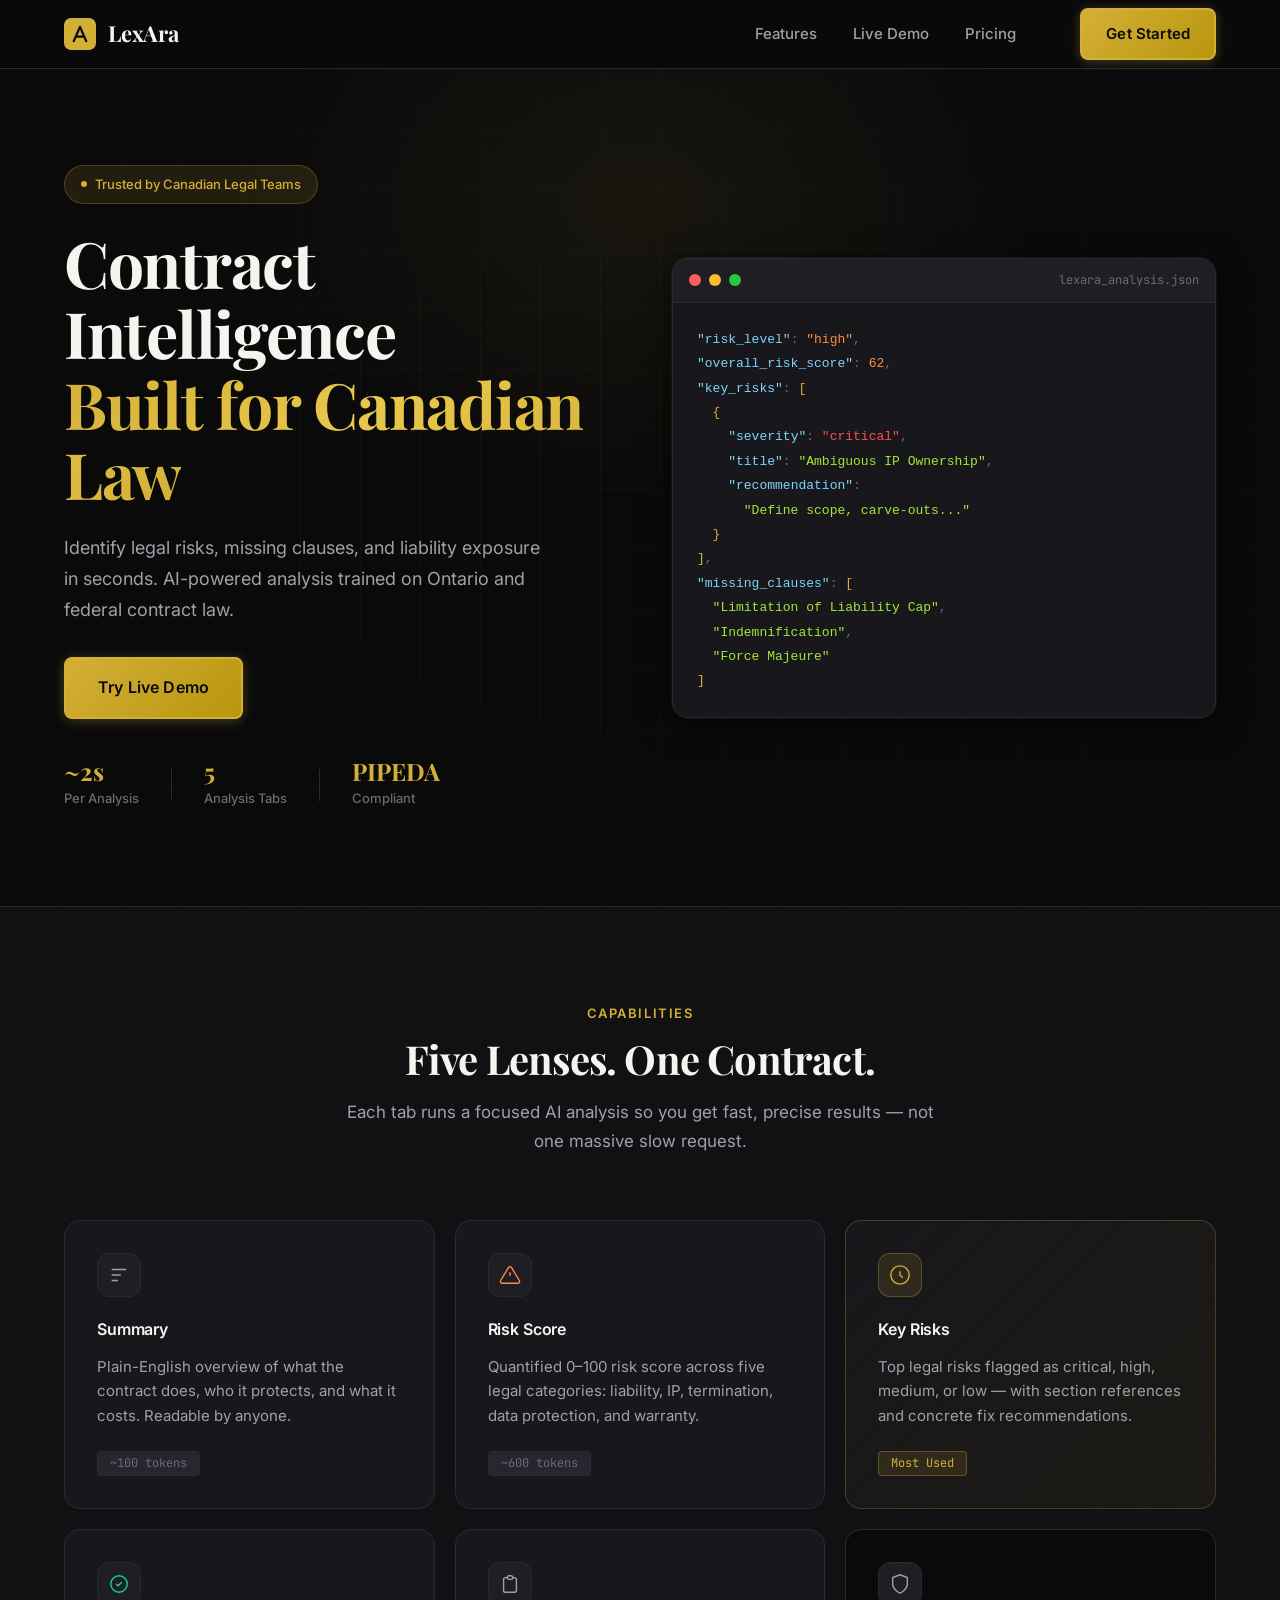
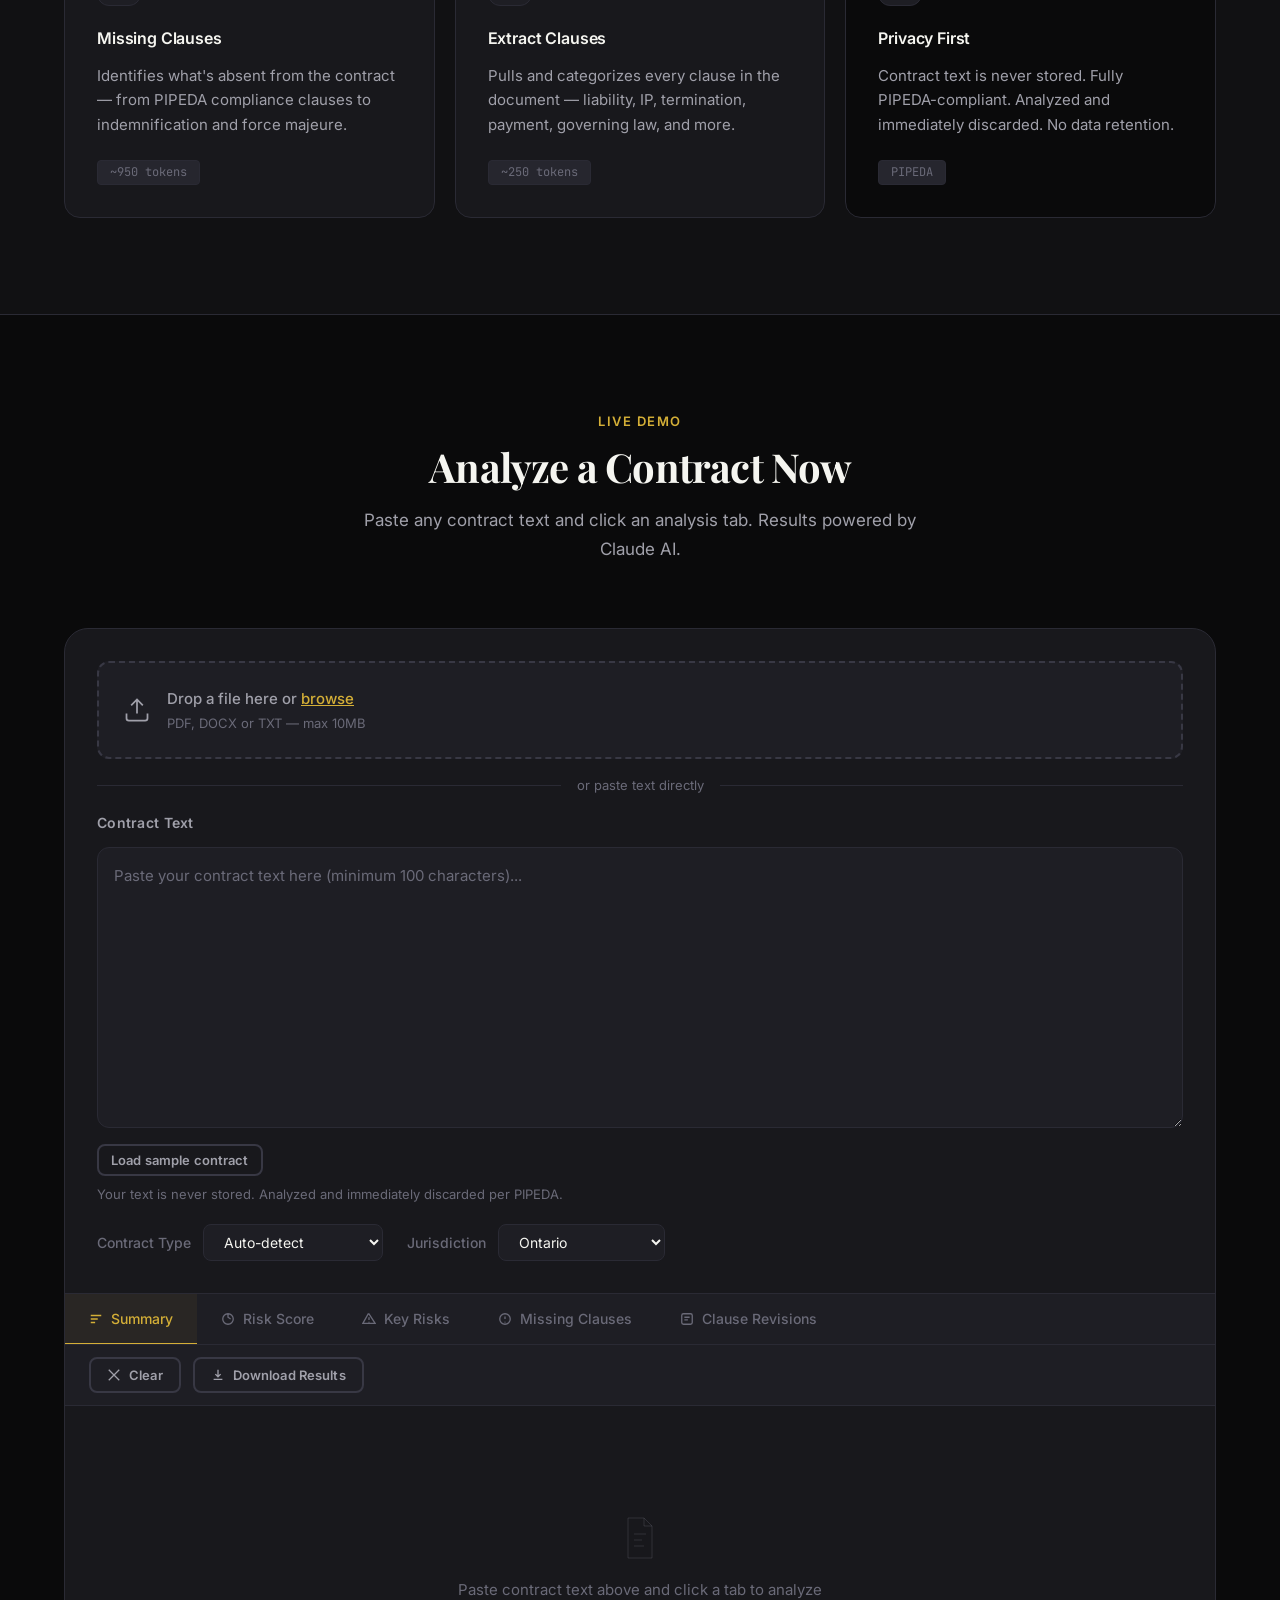
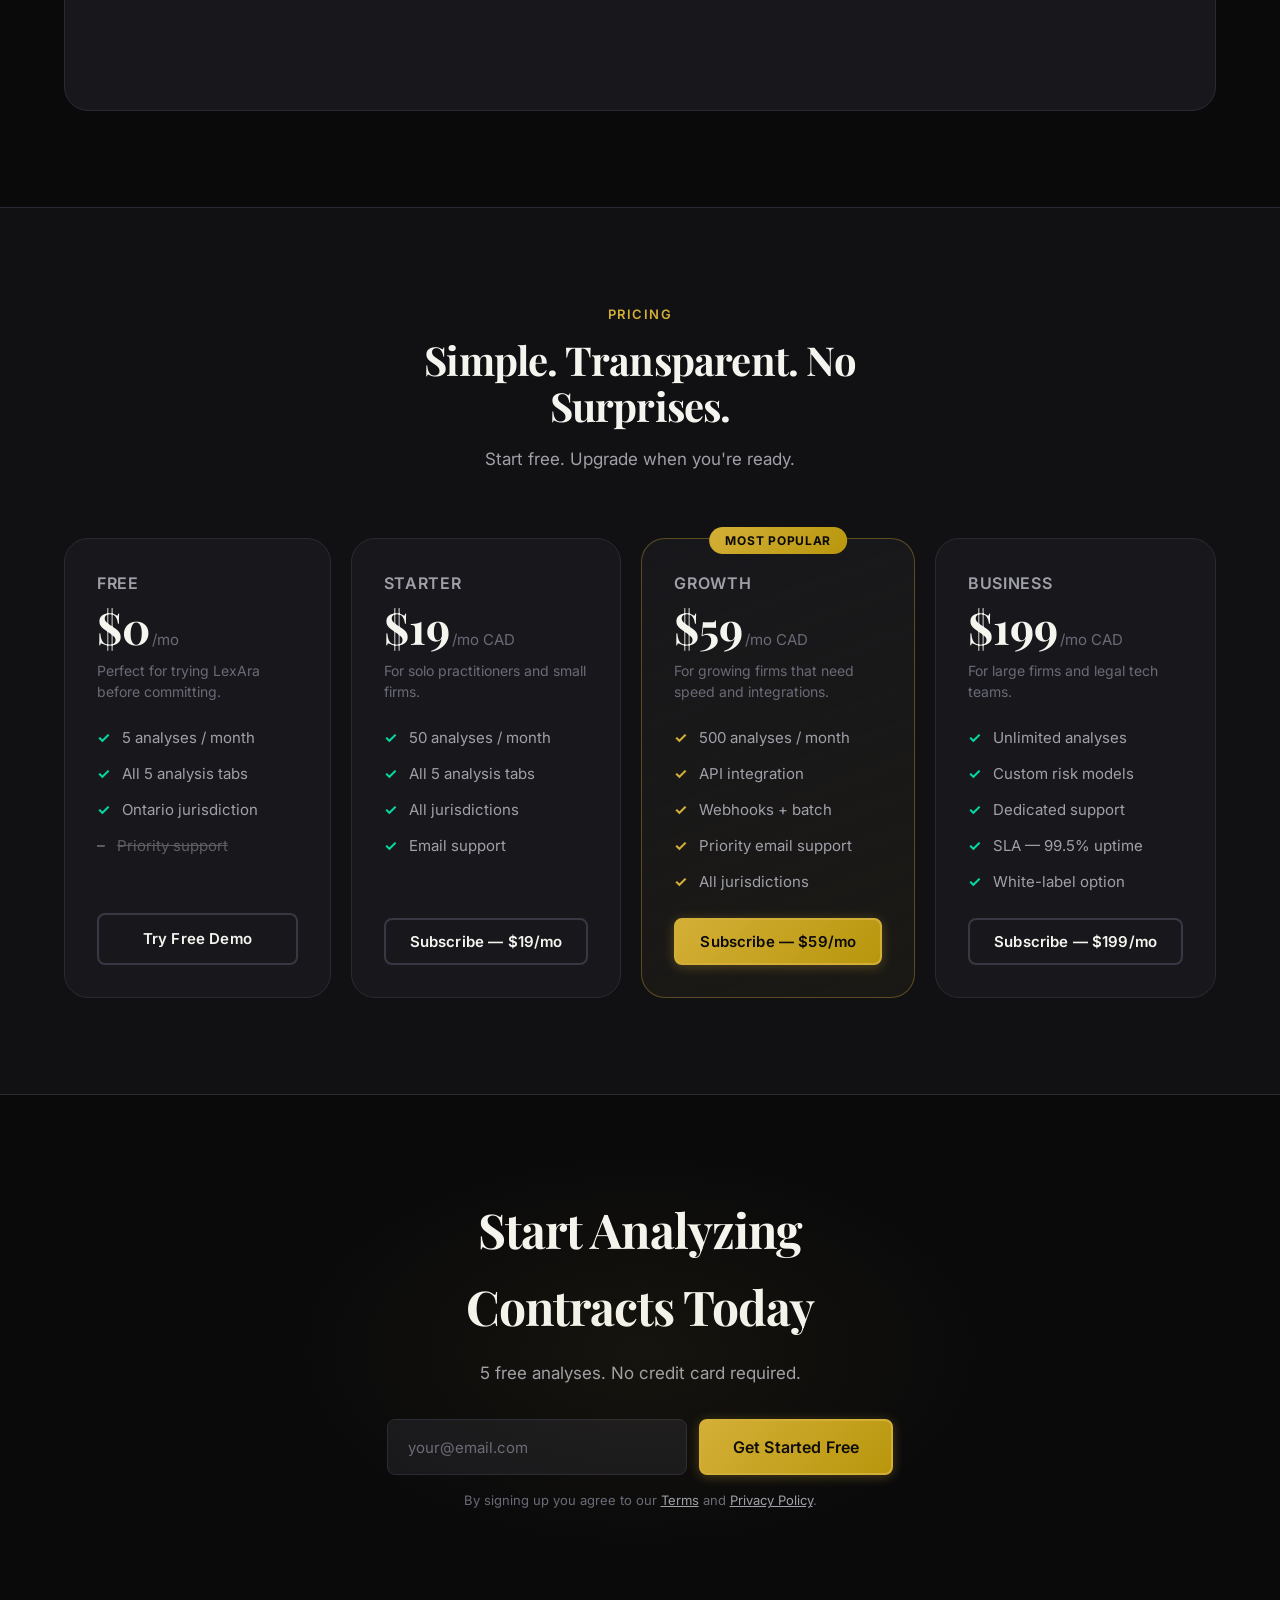
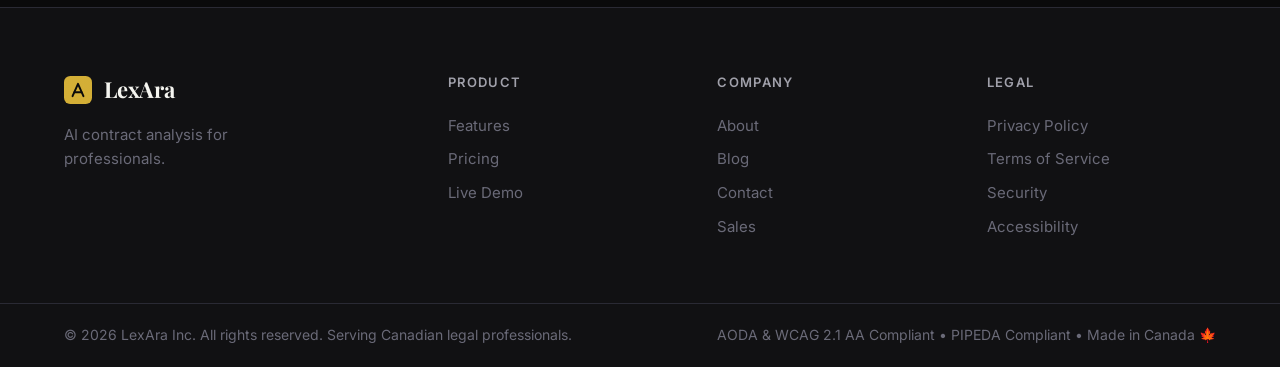
==== website/index.html @ b161bd03 "Remove API Docs links; clean up API access from Free/Starter; rename Growth feature to API integrati" ====
<!DOCTYPE html>
<html lang="en">
<head>
  <meta charset="UTF-8" />
  <meta name="viewport" content="width=device-width, initial-scale=1.0" />
  <meta name="description" content="LexAra — AI-powered contract analysis for Canadian legal professionals. Identify risks, missing clauses, and get actionable recommendations in seconds." />
  <meta name="theme-color" content="#0A0A0B" />
  <title>LexAra — AI Contract Analysis for Canadian Legal Professionals</title>

  <!-- AODA/WCAG: Skip to main content -->
  <a href="#main-content" class="skip-link">Skip to main content</a>

  <!-- Fonts: Inter (body) + Playfair Display (display) -->
  <link rel="preconnect" href="https://fonts.googleapis.com" />
  <link rel="preconnect" href="https://fonts.gstatic.com" crossorigin />
  <link href="https://fonts.googleapis.com/css2?family=Inter:wght@400;500;600;700&family=Playfair+Display:wght@600;700&family=JetBrains+Mono:wght@400;500&display=swap" rel="stylesheet" />
  <link rel="stylesheet" href="styles.css" />
</head>
<body>

  <!-- ── Navigation ────────────────────────────────────────────── -->
  <header class="nav" role="banner">
    <div class="nav-inner">
      <a href="/" class="brand" aria-label="LexAra home">
        <svg class="brand-icon" viewBox="0 0 36 36" fill="none" aria-hidden="true">
          <rect width="36" height="36" rx="8" fill="url(#gold-grad)"/>
          <path d="M11 26L18 10L25 26" stroke="#0A0A0B" stroke-width="2.5" stroke-linecap="round" stroke-linejoin="round"/>
          <path d="M13.5 21H22.5" stroke="#0A0A0B" stroke-width="2.5" stroke-linecap="round"/>
          <defs>
            <linearGradient id="gold-grad" x1="0" y1="0" x2="36" y2="36">
              <stop offset="0%" stop-color="#D4AF37"/>
              <stop offset="100%" stop-color="#B8960C"/>
            </linearGradient>
          </defs>
        </svg>
        <span class="brand-name">LexAra</span>
      </a>

      <button class="nav-toggle" aria-label="Toggle navigation menu" aria-expanded="false" aria-controls="nav-menu">
        <span></span><span></span><span></span>
      </button>

      <nav id="nav-menu" aria-label="Main navigation">
        <ul class="nav-links" role="list">
          <li><a href="#features" class="nav-link">Features</a></li>
          <li><a href="#demo" class="nav-link">Live Demo</a></li>
          <li><a href="#pricing" class="nav-link">Pricing</a></li>
        </ul>
      </nav>

      <a href="#cta" class="btn btn-gold nav-cta">Get Started</a>
    </div>
  </header>

  <main id="main-content">

    <!-- ── Hero ──────────────────────────────────────────────────── -->
    <section class="hero" aria-labelledby="hero-title">
      <div class="hero-bg" aria-hidden="true">
        <div class="hero-grid"></div>
        <div class="hero-glow"></div>
      </div>
      <div class="container hero-inner">
        <div class="hero-content">
          <div class="hero-badge" role="note">
            <span class="badge-dot" aria-hidden="true"></span>
            Trusted by Canadian Legal Teams
          </div>
          <h1 id="hero-title" class="hero-title">
            Contract Intelligence<br/>
            <span class="gradient-text">Built for Canadian Law</span>
          </h1>
          <p class="hero-subtitle">
            Identify legal risks, missing clauses, and liability exposure in seconds.
            AI-powered analysis trained on Ontario and federal contract law.
          </p>
          <div class="hero-actions">
            <a href="#demo" class="btn btn-gold btn-lg">Try Live Demo</a>
          </div>
          <div class="hero-stats" role="list" aria-label="Key statistics">
            <div class="stat" role="listitem">
              <span class="stat-value">~2s</span>
              <span class="stat-label">Per Analysis</span>
            </div>
            <div class="stat-divider" aria-hidden="true"></div>
            <div class="stat" role="listitem">
              <span class="stat-value">5</span>
              <span class="stat-label">Analysis Tabs</span>
            </div>
            <div class="stat-divider" aria-hidden="true"></div>
            <div class="stat" role="listitem">
              <span class="stat-value">PIPEDA</span>
              <span class="stat-label">Compliant</span>
            </div>
          </div>
        </div>
        <div class="hero-visual" aria-hidden="true">
          <div class="terminal">
            <div class="terminal-bar">
              <span class="dot dot-red"></span>
              <span class="dot dot-yellow"></span>
              <span class="dot dot-green"></span>
              <span class="terminal-title">lexara_analysis.json</span>
            </div>
            <pre class="terminal-body"><code><span class="t-key">"risk_level"</span><span class="t-colon">:</span> <span class="t-warn">"high"</span><span class="t-comma">,</span>
<span class="t-key">"overall_risk_score"</span><span class="t-colon">:</span> <span class="t-num">62</span><span class="t-comma">,</span>
<span class="t-key">"key_risks"</span><span class="t-colon">:</span> <span class="t-bracket">[</span>
  <span class="t-brace">{</span>
    <span class="t-key">"severity"</span><span class="t-colon">:</span> <span class="t-crit">"critical"</span><span class="t-comma">,</span>
    <span class="t-key">"title"</span><span class="t-colon">:</span> <span class="t-str">"Ambiguous IP Ownership"</span><span class="t-comma">,</span>
    <span class="t-key">"recommendation"</span><span class="t-colon">:</span>
      <span class="t-str">"Define scope, carve-outs..."</span>
  <span class="t-brace">}</span>
<span class="t-bracket">]</span><span class="t-comma">,</span>
<span class="t-key">"missing_clauses"</span><span class="t-colon">:</span> <span class="t-bracket">[</span>
  <span class="t-str">"Limitation of Liability Cap"</span><span class="t-comma">,</span>
  <span class="t-str">"Indemnification"</span><span class="t-comma">,</span>
  <span class="t-str">"Force Majeure"</span>
<span class="t-bracket">]</span></code></pre>
          </div>
        </div>
      </div>
    </section>

    <!-- ── Features ──────────────────────────────────────────────── -->
    <section id="features" class="features" aria-labelledby="features-title">
      <div class="container">
        <div class="section-header">
          <p class="section-eyebrow">Capabilities</p>
          <h2 id="features-title" class="section-title">Five Lenses. One Contract.</h2>
          <p class="section-subtitle">Each tab runs a focused AI analysis so you get fast, precise results — not one massive slow request.</p>
        </div>

        <div class="features-grid" role="list">
          <article class="feature-card" role="listitem">
            <div class="feature-icon" aria-hidden="true">
              <svg viewBox="0 0 24 24" fill="none" stroke="currentColor" stroke-width="1.5">
                <path d="M4 6h16M4 12h10M4 18h7"/>
              </svg>
            </div>
            <h3 class="feature-title">Summary</h3>
            <p class="feature-desc">Plain-English overview of what the contract does, who it protects, and what it costs. Readable by anyone.</p>
            <span class="feature-tag">~100 tokens</span>
          </article>

          <article class="feature-card" role="listitem">
            <div class="feature-icon feature-icon--warn" aria-hidden="true">
              <svg viewBox="0 0 24 24" fill="none" stroke="currentColor" stroke-width="1.5">
                <path d="M12 9v4M12 17h.01M10.29 3.86L1.82 18a2 2 0 001.71 3h16.94a2 2 0 001.71-3L13.71 3.86a2 2 0 00-3.42 0z"/>
              </svg>
            </div>
            <h3 class="feature-title">Risk Score</h3>
            <p class="feature-desc">Quantified 0–100 risk score across five legal categories: liability, IP, termination, data protection, and warranty.</p>
            <span class="feature-tag">~600 tokens</span>
          </article>

          <article class="feature-card feature-card--gold" role="listitem">
            <div class="feature-icon feature-icon--gold" aria-hidden="true">
              <svg viewBox="0 0 24 24" fill="none" stroke="currentColor" stroke-width="1.5">
                <circle cx="12" cy="12" r="10"/><path d="M12 8v4l3 3"/>
              </svg>
            </div>
            <h3 class="feature-title">Key Risks</h3>
            <p class="feature-desc">Top legal risks flagged as critical, high, medium, or low — with section references and concrete fix recommendations.</p>
            <span class="feature-tag feature-tag--gold">Most Used</span>
          </article>

          <article class="feature-card" role="listitem">
            <div class="feature-icon feature-icon--green" aria-hidden="true">
              <svg viewBox="0 0 24 24" fill="none" stroke="currentColor" stroke-width="1.5">
                <path d="M9 12l2 2 4-4M21 12a9 9 0 11-18 0 9 9 0 0118 0z"/>
              </svg>
            </div>
            <h3 class="feature-title">Missing Clauses</h3>
            <p class="feature-desc">Identifies what's absent from the contract — from PIPEDA compliance clauses to indemnification and force majeure.</p>
            <span class="feature-tag">~950 tokens</span>
          </article>

          <article class="feature-card" role="listitem">
            <div class="feature-icon" aria-hidden="true">
              <svg viewBox="0 0 24 24" fill="none" stroke="currentColor" stroke-width="1.5">
                <path d="M9 5H7a2 2 0 00-2 2v12a2 2 0 002 2h10a2 2 0 002-2V7a2 2 0 00-2-2h-2M9 5a2 2 0 002 2h2a2 2 0 002-2M9 5a2 2 0 012-2h2a2 2 0 012 2"/>
              </svg>
            </div>
            <h3 class="feature-title">Extract Clauses</h3>
            <p class="feature-desc">Pulls and categorizes every clause in the document — liability, IP, termination, payment, governing law, and more.</p>
            <span class="feature-tag">~250 tokens</span>
          </article>

          <article class="feature-card feature-card--dark" role="listitem">
            <div class="feature-icon" aria-hidden="true">
              <svg viewBox="0 0 24 24" fill="none" stroke="currentColor" stroke-width="1.5">
                <path d="M12 22s8-4 8-10V5l-8-3-8 3v7c0 6 8 10 8 10z"/>
              </svg>
            </div>
            <h3 class="feature-title">Privacy First</h3>
            <p class="feature-desc">Contract text is never stored. Fully PIPEDA-compliant. Analyzed and immediately discarded. No data retention.</p>
            <span class="feature-tag">PIPEDA</span>
          </article>
        </div>
      </div>
    </section>

    <!-- ── Live Demo ─────────────────────────────────────────────── -->
    <section id="demo" class="demo" aria-labelledby="demo-title">
      <div class="container">
        <div class="section-header">
          <p class="section-eyebrow">Live Demo</p>
          <h2 id="demo-title" class="section-title">Analyze a Contract Now</h2>
          <p class="section-subtitle">Paste any contract text and click an analysis tab. Results powered by Claude AI.</p>
        </div>

        <div class="demo-panel">
          <div class="demo-input-area">
            <!-- Upload zone -->
            <div class="upload-zone" id="upload-zone" role="button" tabindex="0" aria-label="Upload contract file — click or drag and drop">
              <svg viewBox="0 0 24 24" fill="none" stroke="currentColor" stroke-width="1.5" width="28" height="28" aria-hidden="true">
                <path d="M21 15v4a2 2 0 01-2 2H5a2 2 0 01-2-2v-4M17 8l-5-5-5 5M12 3v12"/>
              </svg>
              <div>
                <p class="upload-label">Drop a file here or <span class="upload-link">browse</span></p>
                <p class="upload-hint">PDF, DOCX or TXT — max 10MB</p>
              </div>
              <input type="file" id="file-input" accept=".pdf,.docx,.txt,application/pdf,application/vnd.openxmlformats-officedocument.wordprocessingml.document,text/plain" aria-label="Upload contract file" />
            </div>

            <div class="input-divider"><span>or paste text directly</span></div>

            <label for="contract-input" class="input-label">Contract Text</label>
            <textarea
              id="contract-input"
              class="contract-textarea"
              placeholder="Paste your contract text here (minimum 100 characters)..."
              aria-describedby="input-hint"
              rows="10"
            ></textarea>
            <p id="input-hint" class="input-hint">Your text is never stored. Analyzed and immediately discarded per PIPEDA.</p>

            <div class="demo-meta">
              <div class="meta-row">
                <label for="contract-type" class="meta-label">Contract Type</label>
                <select id="contract-type" class="meta-select" aria-label="Select contract type">
                  <option value="auto">Auto-detect</option>
                  <option value="service_agreement">Service Agreement</option>
                  <option value="nda">NDA</option>
                  <option value="employment">Employment</option>
                  <option value="lease">Lease</option>
                  <option value="other">Other</option>
                </select>
              </div>
              <div class="meta-row">
                <label for="jurisdiction" class="meta-label">Jurisdiction</label>
                <select id="jurisdiction" class="meta-select" aria-label="Select jurisdiction">
                  <option value="ON">Ontario</option>
                  <option value="BC">British Columbia</option>
                  <option value="AB">Alberta</option>
                  <option value="CA">Federal (Canada)</option>
                </select>
              </div>
            </div>
          </div>

          <!-- Analysis Tabs -->
          <div class="demo-tabs" role="tablist" aria-label="Analysis tabs">
            <button class="tab-btn tab-active" role="tab" aria-selected="true" aria-controls="tab-summary" id="btn-summary" data-tab="summary">
              <svg viewBox="0 0 16 16" fill="none" stroke="currentColor" stroke-width="1.5" aria-hidden="true" width="14" height="14">
                <path d="M2 4h12M2 8h8M2 12h5"/>
              </svg>
              Summary
            </button>
            <button class="tab-btn" role="tab" aria-selected="false" aria-controls="tab-risk-score" id="btn-risk-score" data-tab="risk-score">
              <svg viewBox="0 0 16 16" fill="none" stroke="currentColor" stroke-width="1.5" aria-hidden="true" width="14" height="14">
                <path d="M8 2v4l3 2M14 8A6 6 0 112 8a6 6 0 0112 0z"/>
              </svg>
              Risk Score
            </button>
            <button class="tab-btn" role="tab" aria-selected="false" aria-controls="tab-key-risks" id="btn-key-risks" data-tab="key-risks">
              <svg viewBox="0 0 16 16" fill="none" stroke="currentColor" stroke-width="1.5" aria-hidden="true" width="14" height="14">
                <path d="M8 6v3M8 11v1M7 2.27L1 13h14L8 2.27z"/>
              </svg>
              Key Risks
            </button>
            <button class="tab-btn" role="tab" aria-selected="false" aria-controls="tab-missing-clauses" id="btn-missing" data-tab="missing-clauses">
              <svg viewBox="0 0 16 16" fill="none" stroke="currentColor" stroke-width="1.5" aria-hidden="true" width="14" height="14">
                <circle cx="8" cy="8" r="6"/><path d="M8 5v3M8 11v1"/>
              </svg>
              Missing Clauses
            </button>
            <button class="tab-btn" role="tab" aria-selected="false" aria-controls="tab-extract-clauses" id="btn-extract" data-tab="extract-clauses">
              <svg viewBox="0 0 16 16" fill="none" stroke="currentColor" stroke-width="1.5" aria-hidden="true" width="14" height="14">
                <rect x="2" y="2" width="12" height="12" rx="2"/><path d="M5 6h6M5 9h4"/>
              </svg>
              Clause Revisions
            </button>
          </div>

          <!-- Results toolbar -->
          <div class="demo-toolbar">
            <button class="btn btn-ghost btn-sm" id="clear-btn" aria-label="Clear contract text and results">
              <svg viewBox="0 0 16 16" fill="none" stroke="currentColor" stroke-width="1.5" width="14" height="14" aria-hidden="true"><path d="M2 2l12 12M14 2L2 14"/></svg>
              Clear
            </button>
            <button class="btn btn-ghost btn-sm" id="download-btn" aria-label="Download analysis results as text file" disabled>
              <svg viewBox="0 0 16 16" fill="none" stroke="currentColor" stroke-width="1.5" width="14" height="14" aria-hidden="true"><path d="M8 2v8M5 7l3 3 3-3M3 13h10"/></svg>
              Download Results
            </button>
          </div>

          <!-- Results area -->
          <div class="demo-results">
            <div id="tab-summary"   role="tabpanel" aria-labelledby="btn-summary"     class="tab-panel tab-panel--active"></div>
            <div id="tab-risk-score" role="tabpanel" aria-labelledby="btn-risk-score"  class="tab-panel"></div>
            <div id="tab-key-risks"  role="tabpanel" aria-labelledby="btn-key-risks"   class="tab-panel"></div>
            <div id="tab-missing-clauses"  role="tabpanel" aria-labelledby="btn-missing"  class="tab-panel"></div>
            <div id="tab-extract-clauses" role="tabpanel" aria-labelledby="btn-extract" class="tab-panel"></div>

            <div class="demo-placeholder" id="demo-placeholder" aria-live="polite">
              <svg viewBox="0 0 48 48" fill="none" stroke="currentColor" stroke-width="1" aria-hidden="true" width="48" height="48">
                <path d="M12 4h16l8 8v32H12V4z" stroke-opacity="0.3"/>
                <path d="M28 4v8h8" stroke-opacity="0.3"/>
                <path d="M18 20h12M18 26h8M18 32h10" stroke-opacity="0.3"/>
              </svg>
              <p>Paste contract text above and click a tab to analyze</p>
            </div>
          </div>
        </div>
      </div>
    </section>

    <!-- ── Pricing ───────────────────────────────────────────────── -->
    <section id="pricing" class="pricing" aria-labelledby="pricing-title">
      <div class="container">
        <div class="section-header">
          <p class="section-eyebrow">Pricing</p>
          <h2 id="pricing-title" class="section-title">Simple. Transparent. No Surprises.</h2>
          <p class="section-subtitle">Start free. Upgrade when you're ready.</p>
        </div>

        <div class="pricing-grid" role="list">
          <!-- Free -->
          <article class="pricing-card" role="listitem">
            <div class="pricing-top">
              <h3 class="plan-name">Free</h3>
              <div class="plan-price"><span class="price-amt">$0</span><span class="price-per">/mo</span></div>
              <p class="plan-desc">Perfect for trying LexAra before committing.</p>
            </div>
            <ul class="plan-features" role="list">
              <li role="listitem"><span class="check" aria-hidden="true">✓</span> 5 analyses / month</li>
              <li role="listitem"><span class="check" aria-hidden="true">✓</span> All 5 analysis tabs</li>
              <li role="listitem"><span class="check" aria-hidden="true">✓</span> Ontario jurisdiction</li>
              <li class="plan-feat--off" role="listitem"><span aria-hidden="true">–</span> Priority support</li>
            </ul>
            <a href="#demo" class="btn btn-outline btn-full">Try Free Demo</a>
          </article>

          <!-- Starter -->
          <article class="pricing-card" role="listitem">
            <div class="pricing-top">
              <h3 class="plan-name">Starter</h3>
              <div class="plan-price"><span class="price-amt">$19</span><span class="price-per">/mo CAD</span></div>
              <p class="plan-desc">For solo practitioners and small firms.</p>
            </div>
            <ul class="plan-features" role="list">
              <li role="listitem"><span class="check" aria-hidden="true">✓</span> 50 analyses / month</li>
              <li role="listitem"><span class="check" aria-hidden="true">✓</span> All 5 analysis tabs</li>
              <li role="listitem"><span class="check" aria-hidden="true">✓</span> All jurisdictions</li>
              <li role="listitem"><span class="check" aria-hidden="true">✓</span> Email support</li>
            </ul>
            <button class="btn btn-outline btn-full checkout-btn" data-plan="starter">Subscribe — $19/mo</button>
          </article>

          <!-- Growth — Featured -->
          <article class="pricing-card pricing-card--featured" role="listitem" aria-label="Most popular plan: Growth">
            <div class="pricing-badge" aria-label="Most popular">Most Popular</div>
            <div class="pricing-top">
              <h3 class="plan-name">Growth</h3>
              <div class="plan-price"><span class="price-amt">$59</span><span class="price-per">/mo CAD</span></div>
              <p class="plan-desc">For growing firms that need speed and integrations.</p>
            </div>
            <ul class="plan-features" role="list">
              <li role="listitem"><span class="check check--gold" aria-hidden="true">✓</span> 500 analyses / month</li>
              <li role="listitem"><span class="check check--gold" aria-hidden="true">✓</span> API integration</li>
              <li role="listitem"><span class="check check--gold" aria-hidden="true">✓</span> Webhooks + batch</li>
              <li role="listitem"><span class="check check--gold" aria-hidden="true">✓</span> Priority email support</li>
              <li role="listitem"><span class="check check--gold" aria-hidden="true">✓</span> All jurisdictions</li>
            </ul>
            <button class="btn btn-gold btn-full checkout-btn" data-plan="growth">Subscribe — $59/mo</button>
          </article>

          <!-- Business -->
          <article class="pricing-card" role="listitem">
            <div class="pricing-top">
              <h3 class="plan-name">Business</h3>
              <div class="plan-price"><span class="price-amt">$199</span><span class="price-per">/mo CAD</span></div>
              <p class="plan-desc">For large firms and legal tech teams.</p>
            </div>
            <ul class="plan-features" role="list">
              <li role="listitem"><span class="check" aria-hidden="true">✓</span> Unlimited analyses</li>
              <li role="listitem"><span class="check" aria-hidden="true">✓</span> Custom risk models</li>
              <li role="listitem"><span class="check" aria-hidden="true">✓</span> Dedicated support</li>
              <li role="listitem"><span class="check" aria-hidden="true">✓</span> SLA — 99.5% uptime</li>
              <li role="listitem"><span class="check" aria-hidden="true">✓</span> White-label option</li>
            </ul>
            <button class="btn btn-outline btn-full checkout-btn" data-plan="business">Subscribe — $199/mo</button>
          </article>
        </div>
      </div>
    </section>

    <!-- ── CTA ───────────────────────────────────────────────────── -->
    <section id="cta" class="cta" aria-labelledby="cta-title">
      <div class="container cta-inner">
        <div class="cta-glow" aria-hidden="true"></div>
        <h2 id="cta-title" class="cta-title">Start Analyzing Contracts Today</h2>
        <p class="cta-sub">5 free analyses. No credit card required.</p>
        <form class="cta-form" aria-label="Sign up for free trial" novalidate>
          <div class="cta-form-row">
            <label for="cta-email" class="visually-hidden">Email address</label>
            <input
              type="email"
              id="cta-email"
              class="cta-input"
              placeholder="your@email.com"
              autocomplete="email"
              aria-required="true"
              aria-describedby="cta-form-hint"
            />
            <button type="submit" class="btn btn-gold btn-lg">Get Started Free</button>
          </div>
          <p id="cta-form-hint" class="cta-note">By signing up you agree to our <a href="/terms">Terms</a> and <a href="/privacy">Privacy Policy</a>.</p>
        </form>
      </div>
    </section>

  </main>

  <!-- ── Footer ────────────────────────────────────────────────── -->
  <footer class="footer" role="contentinfo">
    <div class="container footer-inner">
      <div class="footer-brand">
        <a href="/" class="brand" aria-label="LexAra home">
          <svg class="brand-icon brand-icon--sm" viewBox="0 0 36 36" fill="none" aria-hidden="true">
            <rect width="36" height="36" rx="8" fill="url(#gold-grad2)"/>
            <path d="M11 26L18 10L25 26" stroke="#0A0A0B" stroke-width="2.5" stroke-linecap="round" stroke-linejoin="round"/>
            <path d="M13.5 21H22.5" stroke="#0A0A0B" stroke-width="2.5" stroke-linecap="round"/>
            <defs>
              <linearGradient id="gold-grad2" x1="0" y1="0" x2="36" y2="36">
                <stop offset="0%" stop-color="#D4AF37"/>
                <stop offset="100%" stop-color="#B8960C"/>
              </linearGradient>
            </defs>
          </svg>
          <span class="brand-name">LexAra</span>
        </a>
        <p class="footer-tagline">AI contract analysis for professionals.</p>
      </div>

      <div class="footer-col">
        <h3 class="footer-heading">Product</h3>
        <ul role="list">
          <li><a href="#features">Features</a></li>
          <li><a href="#pricing">Pricing</a></li>
          <li><a href="#demo">Live Demo</a></li>
        </ul>
      </div>
      <div class="footer-col">
        <h3 class="footer-heading">Company</h3>
        <ul role="list">
          <li><a href="/about">About</a></li>
          <li><a href="/blog">Blog</a></li>
          <li><a href="mailto:hello@lexara.tech">Contact</a></li>
          <li><a href="mailto:sales@lexara.tech">Sales</a></li>
        </ul>
      </div>
      <div class="footer-col">
        <h3 class="footer-heading">Legal</h3>
        <ul role="list">
          <li><a href="/privacy.html">Privacy Policy</a></li>
          <li><a href="/terms.html">Terms of Service</a></li>
          <li><a href="/security">Security</a></li>
          <li><a href="/accessibility">Accessibility</a></li>
        </ul>
      </div>
    </div>

    <div class="footer-bottom">
      <div class="container footer-bottom-inner">
        <p>&copy; 2026 LexAra Inc. All rights reserved. Serving Canadian legal professionals.</p>
        <p class="footer-compliance">AODA &amp; WCAG 2.1 AA Compliant &bull; PIPEDA Compliant &bull; Made in Canada 🍁</p>
      </div>
    </div>
  </footer>

  <script src="script.js"></script>
</body>
</html>
---- website/styles.css ----
/* ============================================================
   LexAra — Premium Design System
   Palette: Obsidian / Black / White / Gold
   AODA / WCAG 2.1 AA Compliant
   ============================================================ */

/* ── Design Tokens ─────────────────────────────────────────── */
:root {
  /* Core */
  --black:       #0A0A0B;
  --obsidian:    #111113;
  --surface:     #18181C;
  --surface-2:   #1E1E24;
  --surface-3:   #26262E;
  --border:      #2A2A34;
  --border-2:    #383844;

  /* Gold */
  --gold:        #D4AF37;
  --gold-light:  #E8C84A;
  --gold-dark:   #B8960C;
  --gold-muted:  rgba(212,175,55,0.12);

  /* Text */
  --text-primary:   #F5F5F0;
  --text-secondary: #A0A0AA;
  --text-muted:     #6A6A78;
  --text-inverse:   #0A0A0B;

  /* Semantic */
  --critical: #FF4D4D;
  --high:     #FF8C42;
  --medium:   #FFD166;
  --low:      #06D6A0;
  --info:     #4ECDC4;

  /* Typography */
  --font-display: 'Playfair Display', Georgia, serif;
  --font-body:    'Inter', -apple-system, BlinkMacSystemFont, sans-serif;
  --font-mono:    'JetBrains Mono', 'Fira Code', monospace;

  /* Spacing */
  --space-1: 0.25rem;
  --space-2: 0.5rem;
  --space-3: 0.75rem;
  --space-4: 1rem;
  --space-5: 1.25rem;
  --space-6: 1.5rem;
  --space-8: 2rem;
  --space-10: 2.5rem;
  --space-12: 3rem;
  --space-16: 4rem;
  --space-20: 5rem;
  --space-24: 6rem;

  /* Radii */
  --radius-sm: 4px;
  --radius:    8px;
  --radius-md: 12px;
  --radius-lg: 16px;
  --radius-xl: 24px;

  /* Shadows */
  --shadow-sm:  0 1px 3px rgba(0,0,0,0.4);
  --shadow-md:  0 4px 16px rgba(0,0,0,0.5);
  --shadow-lg:  0 8px 32px rgba(0,0,0,0.6);
  --shadow-gold: 0 0 24px rgba(212,175,55,0.2);

  /* Transitions */
  --ease: cubic-bezier(0.4, 0, 0.2, 1);
  --duration: 200ms;
}

/* ── Reset ─────────────────────────────────────────────────── */
*, *::before, *::after { box-sizing: border-box; margin: 0; padding: 0; }

html {
  scroll-behavior: smooth;
  font-size: 16px;
  -webkit-text-size-adjust: 100%;
}

body {
  font-family: var(--font-body);
  background: var(--black);
  color: var(--text-primary);
  line-height: 1.6;
  -webkit-font-smoothing: antialiased;
  overflow-x: hidden;
}

img, svg { display: block; }
a { color: inherit; text-decoration: none; }
ul { list-style: none; }
button { cursor: pointer; font-family: inherit; }
input, select, textarea { font-family: inherit; }

/* ── Accessibility ─────────────────────────────────────────── */
.skip-link {
  position: absolute;
  top: -100%;
  left: var(--space-4);
  background: var(--gold);
  color: var(--text-inverse);
  padding: var(--space-3) var(--space-6);
  border-radius: var(--radius);
  font-weight: 600;
  z-index: 9999;
  transition: top var(--duration) var(--ease);
}
.skip-link:focus { top: var(--space-4); outline: 3px solid var(--text-primary); outline-offset: 2px; }

.visually-hidden {
  position: absolute;
  width: 1px; height: 1px;
  padding: 0; margin: -1px;
  overflow: hidden;
  clip: rect(0,0,0,0);
  white-space: nowrap;
  border: 0;
}

/* Focus styles — WCAG 2.1 AA */
:focus-visible {
  outline: 2px solid var(--gold);
  outline-offset: 3px;
  border-radius: var(--radius-sm);
}

/* ── Layout ────────────────────────────────────────────────── */
.container {
  max-width: 1200px;
  margin: 0 auto;
  padding: 0 var(--space-6);
}

@media (max-width: 768px) {
  .container { padding: 0 var(--space-4); }
}

/* ── Typography ────────────────────────────────────────────── */
.gradient-text {
  background: linear-gradient(135deg, var(--gold) 0%, var(--gold-light) 50%, var(--gold) 100%);
  -webkit-background-clip: text;
  background-clip: text;
  -webkit-text-fill-color: transparent;
}

/* ── Buttons ───────────────────────────────────────────────── */
.btn {
  display: inline-flex;
  align-items: center;
  gap: var(--space-2);
  padding: var(--space-3) var(--space-6);
  border-radius: var(--radius);
  font-size: 0.9375rem;
  font-weight: 600;
  letter-spacing: 0.01em;
  transition: all var(--duration) var(--ease);
  border: 2px solid transparent;
  white-space: nowrap;
  text-decoration: none;
}

.btn:hover { transform: translateY(-1px); }
.btn:active { transform: translateY(0); }

.btn-gold {
  background: linear-gradient(135deg, var(--gold) 0%, var(--gold-dark) 100%);
  color: var(--text-inverse);
  border-color: var(--gold);
  box-shadow: 0 2px 12px rgba(212,175,55,0.3);
}
.btn-gold:hover {
  background: linear-gradient(135deg, var(--gold-light) 0%, var(--gold) 100%);
  box-shadow: 0 4px 20px rgba(212,175,55,0.45);
  color: var(--text-inverse);
}

.btn-ghost {
  background: transparent;
  color: var(--text-secondary);
  border-color: var(--border-2);
}
.btn-ghost:hover { background: var(--surface-2); color: var(--text-primary); border-color: var(--border-2); }

.btn-outline {
  background: transparent;
  color: var(--text-primary);
  border-color: var(--border-2);
}
.btn-outline:hover { background: var(--surface-2); border-color: var(--gold); color: var(--gold); }

.btn-lg { padding: var(--space-4) var(--space-8); font-size: 1rem; }
.btn-full { width: 100%; justify-content: center; }

/* ── Navigation ────────────────────────────────────────────── */
.nav {
  position: sticky;
  top: 0;
  z-index: 100;
  background: rgba(10, 10, 11, 0.85);
  backdrop-filter: blur(20px);
  -webkit-backdrop-filter: blur(20px);
  border-bottom: 1px solid var(--border);
}

.nav-inner {
  max-width: 1200px;
  margin: 0 auto;
  padding: 0 var(--space-6);
  height: 68px;
  display: flex;
  align-items: center;
  gap: var(--space-8);
}

.brand {
  display: flex;
  align-items: center;
  gap: var(--space-3);
  flex-shrink: 0;
}

.brand-icon { width: 32px; height: 32px; }
.brand-icon--sm { width: 28px; height: 28px; }

.brand-name {
  font-family: var(--font-display);
  font-size: 1.375rem;
  font-weight: 700;
  color: var(--text-primary);
  letter-spacing: -0.01em;
}

nav[aria-label="Main navigation"] { margin-left: auto; }

.nav-links {
  display: flex;
  align-items: center;
  gap: var(--space-1);
}

.nav-link {
  padding: var(--space-2) var(--space-4);
  font-size: 0.9375rem;
  font-weight: 500;
  color: var(--text-secondary);
  border-radius: var(--radius);
  transition: color var(--duration) var(--ease), background var(--duration) var(--ease);
}
.nav-link:hover { color: var(--text-primary); background: var(--surface-2); }

.nav-cta { margin-left: var(--space-4); }

.nav-toggle {
  display: none;
  flex-direction: column;
  gap: 5px;
  background: none;
  border: none;
  padding: var(--space-2);
  margin-left: auto;
}
.nav-toggle span { display: block; width: 22px; height: 2px; background: var(--text-primary); border-radius: 2px; transition: all var(--duration) var(--ease); }

@media (max-width: 768px) {
  .nav-toggle { display: flex; }
  .nav-inner { padding: 0 var(--space-4); }
  nav[aria-label="Main navigation"] { 
    display: none;
    position: absolute;
    top: 68px;
    left: 0;
    right: 0;
    background: var(--obsidian);
    border-bottom: 1px solid var(--border);
    padding: var(--space-4);
    margin-left: 0;
  }
  nav[aria-label="Main navigation"].nav-open { display: block; }
  .nav-links { flex-direction: column; align-items: flex-start; gap: var(--space-1); }
  .nav-cta { display: none; }
}

/* ── Hero ──────────────────────────────────────────────────── */
.hero {
  position: relative;
  padding: var(--space-24) 0;
  overflow: hidden;
  min-height: 90vh;
  display: flex;
  align-items: center;
}

.hero-bg {
  position: absolute;
  inset: 0;
  pointer-events: none;
  z-index: 0;
}

.hero-grid {
  position: absolute;
  inset: 0;
  background-image:
    linear-gradient(rgba(212,175,55,0.04) 1px, transparent 1px),
    linear-gradient(90deg, rgba(212,175,55,0.04) 1px, transparent 1px);
  background-size: 60px 60px;
  mask-image: radial-gradient(ellipse 80% 80% at 50% 50%, black 30%, transparent 100%);
}

.hero-glow {
  position: absolute;
  top: -20%;
  left: 50%;
  transform: translateX(-50%);
  width: 800px;
  height: 600px;
  background: radial-gradient(ellipse, rgba(212,175,55,0.07) 0%, transparent 70%);
  border-radius: 50%;
}

.hero-inner {
  position: relative;
  z-index: 1;
  display: grid;
  grid-template-columns: 1fr 1fr;
  gap: var(--space-16);
  align-items: center;
}

.hero-badge {
  display: inline-flex;
  align-items: center;
  gap: var(--space-2);
  padding: var(--space-2) var(--space-4);
  background: var(--gold-muted);
  border: 1px solid rgba(212,175,55,0.25);
  border-radius: 999px;
  font-size: 0.8125rem;
  font-weight: 500;
  color: var(--gold);
  margin-bottom: var(--space-6);
  width: fit-content;
}

.badge-dot {
  width: 6px;
  height: 6px;
  border-radius: 50%;
  background: var(--gold);
  animation: pulse 2s infinite;
}

@keyframes pulse {
  0%, 100% { opacity: 1; }
  50% { opacity: 0.4; }
}

.hero-title {
  font-family: var(--font-display);
  font-size: clamp(2.5rem, 5vw, 4rem);
  font-weight: 700;
  line-height: 1.1;
  letter-spacing: -0.02em;
  color: var(--text-primary);
  margin-bottom: var(--space-6);
}

.hero-subtitle {
  font-size: 1.125rem;
  color: var(--text-secondary);
  line-height: 1.7;
  max-width: 480px;
  margin-bottom: var(--space-8);
}

.hero-actions {
  display: flex;
  gap: var(--space-4);
  flex-wrap: wrap;
  margin-bottom: var(--space-10);
}

.hero-stats {
  display: flex;
  align-items: center;
  gap: var(--space-8);
}

.stat { text-align: left; }
.stat-value {
  display: block;
  font-family: var(--font-display);
  font-size: 1.5rem;
  font-weight: 700;
  color: var(--gold);
  line-height: 1;
  margin-bottom: 2px;
}
.stat-label {
  font-size: 0.8125rem;
  color: var(--text-muted);
  font-weight: 500;
}
.stat-divider {
  width: 1px;
  height: 32px;
  background: var(--border);
}

/* Terminal */
.terminal {
  background: var(--surface);
  border: 1px solid var(--border);
  border-radius: var(--radius-lg);
  overflow: hidden;
  box-shadow: var(--shadow-lg), 0 0 0 1px rgba(212,175,55,0.08);
}

.terminal-bar {
  display: flex;
  align-items: center;
  gap: var(--space-2);
  padding: var(--space-3) var(--space-4);
  background: var(--surface-2);
  border-bottom: 1px solid var(--border);
}

.dot { width: 12px; height: 12px; border-radius: 50%; }
.dot-red    { background: #FF5F57; }
.dot-yellow { background: #FEBC2E; }
.dot-green  { background: #28C840; }

.terminal-title {
  margin-left: auto;
  font-family: var(--font-mono);
  font-size: 0.75rem;
  color: var(--text-muted);
}

.terminal-body {
  padding: var(--space-6);
  font-family: var(--font-mono);
  font-size: 0.8125rem;
  line-height: 1.8;
  overflow-x: auto;
}

.t-key    { color: #7DD3FC; }
.t-str    { color: #A3E635; }
.t-num    { color: #FB923C; }
.t-crit   { color: var(--critical); }
.t-warn   { color: var(--high); }
.t-colon, .t-comma { color: var(--text-muted); }
.t-bracket, .t-brace { color: var(--gold); }

@media (max-width: 1024px) {
  .hero-inner { grid-template-columns: 1fr; gap: var(--space-12); }
  .hero-visual { order: -1; }
  .hero-subtitle { max-width: 100%; }
}

@media (max-width: 640px) {
  .hero { padding: var(--space-16) 0; min-height: auto; }
  .hero-actions { flex-direction: column; }
  .hero-stats { gap: var(--space-6); }
}

/* ── Section Headers ───────────────────────────────────────── */
.section-header {
  text-align: center;
  max-width: 600px;
  margin: 0 auto var(--space-16);
}

.section-eyebrow {
  font-size: 0.8125rem;
  font-weight: 600;
  letter-spacing: 0.12em;
  text-transform: uppercase;
  color: var(--gold);
  margin-bottom: var(--space-3);
}

.section-title {
  font-family: var(--font-display);
  font-size: clamp(1.75rem, 3.5vw, 2.5rem);
  font-weight: 700;
  letter-spacing: -0.02em;
  color: var(--text-primary);
  line-height: 1.15;
  margin-bottom: var(--space-4);
}

.section-subtitle {
  font-size: 1.0625rem;
  color: var(--text-secondary);
  line-height: 1.7;
}

/* ── Features ──────────────────────────────────────────────── */
.features {
  padding: var(--space-24) 0;
  background: var(--obsidian);
  border-top: 1px solid var(--border);
  border-bottom: 1px solid var(--border);
}

.features-grid {
  display: grid;
  grid-template-columns: repeat(3, 1fr);
  gap: var(--space-5);
}

@media (max-width: 1024px) { .features-grid { grid-template-columns: repeat(2, 1fr); } }
@media (max-width: 640px)  { .features-grid { grid-template-columns: 1fr; } }

.feature-card {
  background: var(--surface);
  border: 1px solid var(--border);
  border-radius: var(--radius-lg);
  padding: var(--space-8);
  transition: border-color var(--duration) var(--ease), transform var(--duration) var(--ease), box-shadow var(--duration) var(--ease);
}
.feature-card:hover {
  border-color: var(--border-2);
  transform: translateY(-2px);
  box-shadow: var(--shadow-md);
}
.feature-card--gold {
  background: linear-gradient(135deg, var(--surface) 0%, rgba(212,175,55,0.06) 100%);
  border-color: rgba(212,175,55,0.25);
}
.feature-card--gold:hover { border-color: rgba(212,175,55,0.5); box-shadow: var(--shadow-gold); }
.feature-card--dark { background: var(--black); }

.feature-icon {
  width: 44px; height: 44px;
  background: var(--surface-2);
  border: 1px solid var(--border);
  border-radius: var(--radius-md);
  display: flex;
  align-items: center;
  justify-content: center;
  margin-bottom: var(--space-5);
  color: var(--text-secondary);
}
.feature-icon svg { width: 22px; height: 22px; }
.feature-icon--gold { background: var(--gold-muted); border-color: rgba(212,175,55,0.3); color: var(--gold); }
.feature-icon--warn { color: var(--high); }
.feature-icon--green { color: var(--low); }

.feature-title {
  font-size: 1rem;
  font-weight: 600;
  color: var(--text-primary);
  margin-bottom: var(--space-3);
  letter-spacing: -0.01em;
}

.feature-desc {
  font-size: 0.9375rem;
  color: var(--text-secondary);
  line-height: 1.65;
  margin-bottom: var(--space-5);
}

.feature-tag {
  display: inline-block;
  padding: 2px var(--space-3);
  background: var(--surface-3);
  border: 1px solid var(--border);
  border-radius: var(--radius-sm);
  font-family: var(--font-mono);
  font-size: 0.75rem;
  color: var(--text-muted);
}
.feature-tag--gold {
  background: var(--gold-muted);
  border-color: rgba(212,175,55,0.3);
  color: var(--gold);
}

/* ── Demo ──────────────────────────────────────────────────── */
.demo {
  padding: var(--space-24) 0;
  background: var(--black);
}

.demo-panel {
  background: var(--surface);
  border: 1px solid var(--border);
  border-radius: var(--radius-xl);
  overflow: hidden;
}

.demo-input-area {
  padding: var(--space-8);
  border-bottom: 1px solid var(--border);
}

/* Upload zone */
.upload-zone {
  display: flex;
  align-items: center;
  gap: var(--space-4);
  padding: var(--space-6);
  background: var(--surface-2);
  border: 2px dashed var(--border-2);
  border-radius: var(--radius-md);
  cursor: pointer;
  transition: border-color var(--duration) var(--ease), background var(--duration) var(--ease);
  position: relative;
  margin-bottom: var(--space-4);
  color: var(--text-secondary);
}
.upload-zone:hover, .upload-zone.drag-over {
  border-color: var(--gold);
  background: rgba(212,175,55,0.04);
  color: var(--text-primary);
}
.upload-zone input[type="file"] {
  position: absolute;
  inset: 0;
  opacity: 0;
  cursor: pointer;
  width: 100%;
  height: 100%;
}
.upload-label { font-size: 0.9375rem; font-weight: 500; margin-bottom: 2px; }
.upload-link { color: var(--gold); text-decoration: underline; }
.upload-hint { font-size: 0.8125rem; color: var(--text-muted); }
.upload-zone.upload-success { border-color: var(--low); border-style: solid; }
.upload-zone.upload-success svg { color: var(--low); }

.input-divider {
  display: flex;
  align-items: center;
  gap: var(--space-4);
  margin-bottom: var(--space-4);
  color: var(--text-muted);
  font-size: 0.8125rem;
}
.input-divider::before, .input-divider::after {
  content: '';
  flex: 1;
  height: 1px;
  background: var(--border);
}

.input-label {
  display: block;
  font-size: 0.875rem;
  font-weight: 600;
  color: var(--text-secondary);
  margin-bottom: var(--space-3);
  letter-spacing: 0.02em;
}

.contract-textarea {
  width: 100%;
  background: var(--surface-2);
  border: 1px solid var(--border);
  border-radius: var(--radius-md);
  color: var(--text-primary);
  font-size: 0.9375rem;
  line-height: 1.65;
  padding: var(--space-4);
  resize: vertical;
  min-height: 180px;
  transition: border-color var(--duration) var(--ease), box-shadow var(--duration) var(--ease);
}
.contract-textarea::placeholder { color: var(--text-muted); }
.contract-textarea:focus { outline: none; border-color: var(--gold); box-shadow: 0 0 0 3px rgba(212,175,55,0.15); }

.input-hint {
  font-size: 0.8125rem;
  color: var(--text-muted);
  margin-top: var(--space-2);
}

.demo-meta {
  display: flex;
  gap: var(--space-6);
  margin-top: var(--space-5);
  flex-wrap: wrap;
}

.meta-row {
  display: flex;
  align-items: center;
  gap: var(--space-3);
}

.meta-label {
  font-size: 0.875rem;
  font-weight: 500;
  color: var(--text-muted);
  white-space: nowrap;
}

.meta-select {
  background: var(--surface-2);
  border: 1px solid var(--border);
  border-radius: var(--radius);
  color: var(--text-primary);
  font-size: 0.875rem;
  padding: var(--space-2) var(--space-4);
  cursor: pointer;
  transition: border-color var(--duration) var(--ease);
}
.meta-select:focus { outline: none; border-color: var(--gold); }

/* Toolbar */
.demo-toolbar {
  display: flex;
  align-items: center;
  gap: var(--space-3);
  padding: var(--space-3) var(--space-6);
  border-bottom: 1px solid var(--border);
  background: var(--surface-2);
}
.btn-sm { padding: var(--space-2) var(--space-4); font-size: 0.8125rem; }

/* Tabs */
.demo-tabs {
  display: flex;
  overflow-x: auto;
  scrollbar-width: none;
  border-bottom: 1px solid var(--border);
  background: var(--surface-2);
}
.demo-tabs::-webkit-scrollbar { display: none; }

.tab-btn {
  display: flex;
  align-items: center;
  gap: var(--space-2);
  padding: var(--space-4) var(--space-6);
  font-size: 0.875rem;
  font-weight: 500;
  color: var(--text-muted);
  background: none;
  border: none;
  border-bottom: 2px solid transparent;
  white-space: nowrap;
  transition: color var(--duration) var(--ease), border-color var(--duration) var(--ease), background var(--duration) var(--ease);
  margin-bottom: -1px;
}
.tab-btn:hover { color: var(--text-primary); background: rgba(255,255,255,0.04); }
.tab-active {
  color: var(--gold);
  border-bottom-color: var(--gold);
  background: rgba(212,175,55,0.06);
}

/* Results */
.demo-results {
  min-height: 300px;
  padding: var(--space-8);
  position: relative;
}

.tab-panel { display: none; }
.tab-panel--active { display: block; }

.demo-placeholder {
  display: flex;
  flex-direction: column;
  align-items: center;
  justify-content: center;
  gap: var(--space-4);
  min-height: 240px;
  color: var(--text-muted);
}
.demo-placeholder p { font-size: 0.9375rem; }

/* Loading */
.loading-state {
  display: flex;
  align-items: center;
  gap: var(--space-3);
  color: var(--text-secondary);
  font-size: 0.9375rem;
}
.spinner {
  width: 20px; height: 20px;
  border: 2px solid var(--border);
  border-top-color: var(--gold);
  border-radius: 50%;
  animation: spin 0.8s linear infinite;
}
@keyframes spin { to { transform: rotate(360deg); } }

/* Result Cards */
.result-summary .summary-text {
  font-size: 1.0625rem;
  line-height: 1.7;
  color: var(--text-primary);
  background: var(--surface-2);
  border-left: 3px solid var(--gold);
  padding: var(--space-5) var(--space-6);
  border-radius: 0 var(--radius-md) var(--radius-md) 0;
  margin-bottom: var(--space-5);
}
.result-meta { display: flex; gap: var(--space-4); flex-wrap: wrap; }
.meta-chip {
  font-size: 0.8125rem;
  padding: var(--space-1) var(--space-3);
  background: var(--surface-3);
  border: 1px solid var(--border);
  border-radius: var(--radius-sm);
  color: var(--text-secondary);
}

/* Risk Score */
.risk-score-display {
  display: flex;
  align-items: flex-start;
  gap: var(--space-8);
  flex-wrap: wrap;
  margin-bottom: var(--space-6);
}
.score-circle {
  flex-shrink: 0;
  width: 120px; height: 120px;
  border-radius: 50%;
  display: flex;
  flex-direction: column;
  align-items: center;
  justify-content: center;
  border: 4px solid;
  gap: 2px;
}
.score-num {
  font-family: var(--font-display);
  font-size: 2rem;
  font-weight: 700;
  line-height: 1;
}
.score-label { font-size: 0.75rem; color: var(--text-muted); }

.score-circle--low    { border-color: var(--low);      color: var(--low); }
.score-circle--medium { border-color: var(--medium);   color: var(--medium); }
.score-circle--high   { border-color: var(--high);     color: var(--high); }
.score-circle--critical { border-color: var(--critical); color: var(--critical); }

.score-categories { flex: 1; display: flex; flex-direction: column; gap: var(--space-3); min-width: 200px; }
.score-cat-row { display: flex; flex-direction: column; gap: 4px; }
.score-cat-label {
  display: flex;
  justify-content: space-between;
  font-size: 0.8125rem;
  color: var(--text-secondary);
}
.score-cat-val { font-weight: 600; color: var(--text-primary); }
.score-bar-track {
  height: 4px;
  background: var(--surface-3);
  border-radius: 2px;
  overflow: hidden;
}
.score-bar-fill {
  height: 100%;
  border-radius: 2px;
  transition: width 0.6s var(--ease);
}
.score-interpretation {
  font-size: 0.9375rem;
  color: var(--text-secondary);
  line-height: 1.65;
  background: var(--surface-2);
  padding: var(--space-4) var(--space-5);
  border-radius: var(--radius-md);
}

/* Risk Items */
.risks-list { display: flex; flex-direction: column; gap: var(--space-4); }
.risk-item {
  background: var(--surface-2);
  border: 1px solid var(--border);
  border-radius: var(--radius-md);
  padding: var(--space-5) var(--space-6);
  border-left: 4px solid;
}
.risk-item--critical { border-left-color: var(--critical); }
.risk-item--high     { border-left-color: var(--high); }
.risk-item--medium   { border-left-color: var(--medium); }
.risk-item--low      { border-left-color: var(--low); }

.risk-header { display: flex; align-items: center; gap: var(--space-3); margin-bottom: var(--space-3); }
.risk-badge {
  font-size: 0.6875rem;
  font-weight: 700;
  letter-spacing: 0.08em;
  text-transform: uppercase;
  padding: 2px var(--space-2);
  border-radius: var(--radius-sm);
}
.badge--critical { background: rgba(255,77,77,0.15); color: var(--critical); }
.badge--high     { background: rgba(255,140,66,0.15); color: var(--high); }
.badge--medium   { background: rgba(255,209,102,0.15); color: var(--medium); }
.badge--low      { background: rgba(6,214,160,0.15); color: var(--low); }

.risk-title { font-size: 0.9375rem; font-weight: 600; color: var(--text-primary); }
.risk-desc { font-size: 0.875rem; color: var(--text-secondary); line-height: 1.65; margin-bottom: var(--space-3); }
.risk-rec {
  font-size: 0.8125rem;
  color: var(--text-muted);
  background: var(--surface-3);
  border-radius: var(--radius-sm);
  padding: var(--space-3) var(--space-4);
  border-left: 2px solid var(--gold);
}
.risk-rec strong { color: var(--gold); }
.risk-section { font-size: 0.75rem; color: var(--text-muted); font-family: var(--font-mono); }

/* Missing Clauses */
.clauses-list { display: flex; flex-direction: column; gap: var(--space-3); }
.clause-item {
  display: flex;
  align-items: flex-start;
  gap: var(--space-4);
  background: var(--surface-2);
  border: 1px solid var(--border);
  border-radius: var(--radius-md);
  padding: var(--space-4) var(--space-5);
}
.clause-importance {
  flex-shrink: 0;
  width: 8px; height: 8px;
  border-radius: 50%;
  margin-top: 6px;
}
.imp--critical { background: var(--critical); }
.imp--high     { background: var(--high); }
.imp--medium   { background: var(--medium); }
.imp--low      { background: var(--low); }
.clause-name { font-size: 0.9375rem; font-weight: 600; color: var(--text-primary); margin-bottom: 3px; }
.clause-rationale { font-size: 0.875rem; color: var(--text-secondary); line-height: 1.6; }

/* Extracted Clauses */
.extract-list { display: grid; grid-template-columns: repeat(2, 1fr); gap: var(--space-4); }
@media (max-width: 640px) { .extract-list { grid-template-columns: 1fr; } }
.extract-item {
  background: var(--surface-2);
  border: 1px solid var(--border);
  border-radius: var(--radius-md);
  padding: var(--space-4) var(--space-5);
}
.extract-type {
  font-size: 0.75rem;
  font-weight: 600;
  letter-spacing: 0.08em;
  text-transform: uppercase;
  color: var(--gold);
  margin-bottom: var(--space-2);
}
.extract-summary { font-size: 0.875rem; color: var(--text-secondary); line-height: 1.6; }
.extract-meta { display: flex; justify-content: space-between; margin-top: var(--space-3); }
.extract-section { font-size: 0.75rem; color: var(--text-muted); font-family: var(--font-mono); }
.extract-confidence { font-size: 0.75rem; color: var(--low); }

.revision-item { flex-direction: column; }
.revision-label { font-size: 0.75rem; font-weight: 700; text-transform: uppercase; letter-spacing: .06em; margin-right: var(--space-2); }
.revision-original { font-size: .875rem; color: var(--critical); background: rgba(255,77,77,.06); border-left: 3px solid var(--critical); padding: var(--space-3); border-radius: 0 var(--radius-sm) var(--radius-sm) 0; margin-bottom: var(--space-2); }
.revision-original .revision-label { color: var(--critical); }
.revision-revised  { font-size: .875rem; color: var(--low); background: rgba(6,214,160,.06); border-left: 3px solid var(--low); padding: var(--space-3); border-radius: 0 var(--radius-sm) var(--radius-sm) 0; }
.revision-revised .revision-label { color: var(--low); }
.revision-disclaimer { font-size: .8125rem; color: var(--text-muted); background: var(--surface-3); border-radius: var(--radius-md); padding: var(--space-4); margin-top: var(--space-4); border-left: 3px solid var(--gold); }

/* Error */
.result-error {
  display: flex;
  align-items: center;
  gap: var(--space-3);
  background: rgba(255,77,77,0.08);
  border: 1px solid rgba(255,77,77,0.25);
  border-radius: var(--radius-md);
  padding: var(--space-4) var(--space-5);
  color: var(--critical);
  font-size: 0.9375rem;
}

/* Tokens used footer */
.result-footer {
  margin-top: var(--space-5);
  padding-top: var(--space-4);
  border-top: 1px solid var(--border);
  font-size: 0.8125rem;
  color: var(--text-muted);
  display: flex;
  gap: var(--space-4);
}

/* ── Pricing ───────────────────────────────────────────────── */
.pricing {
  padding: var(--space-24) 0;
  background: var(--obsidian);
  border-top: 1px solid var(--border);
  border-bottom: 1px solid var(--border);
}

.pricing-grid {
  display: grid;
  grid-template-columns: repeat(4, 1fr);
  gap: var(--space-5);
}

@media (max-width: 1024px) { .pricing-grid { grid-template-columns: repeat(2, 1fr); } }
@media (max-width: 640px)  { .pricing-grid { grid-template-columns: 1fr; } }

.pricing-card {
  background: var(--surface);
  border: 1px solid var(--border);
  border-radius: var(--radius-xl);
  padding: var(--space-8);
  display: flex;
  flex-direction: column;
  gap: var(--space-6);
  position: relative;
  transition: border-color var(--duration) var(--ease), box-shadow var(--duration) var(--ease);
}
.pricing-card:hover { border-color: var(--border-2); box-shadow: var(--shadow-md); }

.pricing-card--featured {
  background: linear-gradient(160deg, var(--surface) 0%, rgba(212,175,55,0.05) 100%);
  border-color: rgba(212,175,55,0.35);
}
.pricing-card--featured:hover { border-color: rgba(212,175,55,0.6); box-shadow: var(--shadow-gold); }

.pricing-badge {
  position: absolute;
  top: -12px;
  left: 50%;
  transform: translateX(-50%);
  background: linear-gradient(135deg, var(--gold), var(--gold-dark));
  color: var(--text-inverse);
  font-size: 0.75rem;
  font-weight: 700;
  letter-spacing: 0.06em;
  text-transform: uppercase;
  padding: 4px var(--space-4);
  border-radius: 999px;
  white-space: nowrap;
}

.plan-name {
  font-size: 1rem;
  font-weight: 600;
  color: var(--text-secondary);
  letter-spacing: 0.04em;
  text-transform: uppercase;
}

.plan-price {
  display: flex;
  align-items: baseline;
  gap: 2px;
  margin: var(--space-2) 0;
}
.price-amt {
  font-family: var(--font-display);
  font-size: 2.75rem;
  font-weight: 700;
  color: var(--text-primary);
  line-height: 1;
}
.price-per { font-size: 0.9375rem; color: var(--text-muted); }
.plan-desc { font-size: 0.875rem; color: var(--text-muted); line-height: 1.5; }

.plan-features {
  display: flex;
  flex-direction: column;
  gap: var(--space-3);
  flex: 1;
}
.plan-features li {
  display: flex;
  align-items: center;
  gap: var(--space-3);
  font-size: 0.9375rem;
  color: var(--text-secondary);
}
.check { color: var(--low); font-weight: 700; }
.check--gold { color: var(--gold); }
.plan-feat--off { color: var(--text-muted); text-decoration: line-through; opacity: 0.5; }

/* ── CTA ───────────────────────────────────────────────────── */
.cta {
  padding: var(--space-24) 0;
  background: var(--black);
  position: relative;
  overflow: hidden;
}

.cta-inner {
  position: relative;
  z-index: 1;
  text-align: center;
  max-width: 560px;
  margin: 0 auto;
}

.cta-glow {
  position: absolute;
  top: 50%;
  left: 50%;
  transform: translate(-50%, -50%);
  width: 700px;
  height: 400px;
  background: radial-gradient(ellipse, rgba(212,175,55,0.06) 0%, transparent 70%);
  pointer-events: none;
}

.cta-title {
  font-family: var(--font-display);
  font-size: clamp(2rem, 4vw, 3rem);
  font-weight: 700;
  letter-spacing: -0.02em;
  color: var(--text-primary);
  margin-bottom: var(--space-4);
}

.cta-sub {
  font-size: 1.0625rem;
  color: var(--text-secondary);
  margin-bottom: var(--space-8);
}

.cta-form-row {
  display: flex;
  gap: var(--space-3);
  justify-content: center;
  margin-bottom: var(--space-4);
}

.cta-input {
  flex: 1;
  max-width: 300px;
  background: var(--surface);
  border: 1px solid var(--border);
  border-radius: var(--radius);
  color: var(--text-primary);
  font-size: 0.9375rem;
  padding: var(--space-3) var(--space-5);
  transition: border-color var(--duration) var(--ease);
}
.cta-input::placeholder { color: var(--text-muted); }
.cta-input:focus { outline: none; border-color: var(--gold); box-shadow: 0 0 0 3px rgba(212,175,55,0.15); }

.cta-note {
  font-size: 0.8125rem;
  color: var(--text-muted);
  line-height: 1.5;
}
.cta-note a { color: var(--text-secondary); text-decoration: underline; }
.cta-note a:hover { color: var(--gold); }

@media (max-width: 480px) {
  .cta-form-row { flex-direction: column; align-items: center; }
  .cta-input { max-width: 100%; width: 100%; }
  .btn-lg { width: 100%; justify-content: center; }
}

/* ── Footer ────────────────────────────────────────────────── */
.footer {
  background: var(--obsidian);
  border-top: 1px solid var(--border);
}

.footer-inner {
  padding: var(--space-16) var(--space-6);
  display: grid;
  grid-template-columns: 1.5fr 1fr 1fr 1fr;
  gap: var(--space-10);
  align-items: start;
}


@media (max-width: 1024px) { .footer-inner { grid-template-columns: 1fr 1fr 1fr; } .footer-brand { grid-column: 1 / -1; } }
@media (max-width: 640px)  { .footer-inner { grid-template-columns: 1fr 1fr; } .footer-brand { grid-column: 1 / -1; } }

.footer-tagline {
  font-size: 0.9375rem;
  color: var(--text-muted);
  margin-top: var(--space-4);
  line-height: 1.6;
  max-width: 260px;
}

.footer-heading {
  font-size: 0.8125rem;
  font-weight: 600;
  letter-spacing: 0.1em;
  text-transform: uppercase;
  color: var(--text-secondary);
  margin-bottom: var(--space-5);
}

.footer-col ul { display: flex; flex-direction: column; gap: var(--space-2); }
.footer-col a {
  font-size: 0.9375rem;
  color: var(--text-muted);
  transition: color var(--duration) var(--ease);
}
.footer-col a:hover { color: var(--gold); }

.footer-bottom {
  border-top: 1px solid var(--border);
  padding: var(--space-5) 0;
}

.footer-bottom-inner {
  display: flex;
  justify-content: space-between;
  align-items: center;
  flex-wrap: wrap;
  gap: var(--space-4);
}

.footer-bottom p { font-size: 0.875rem; color: var(--text-muted); }
.footer-compliance { font-size: 0.8125rem; }

/* ── Utilities ─────────────────────────────────────────────── */
@media (prefers-reduced-motion: reduce) {
  *, *::before, *::after {
    animation-duration: 0.01ms !important;
    animation-iteration-count: 1 !important;
    transition-duration: 0.01ms !important;
  }
  html { scroll-behavior: auto; }
}
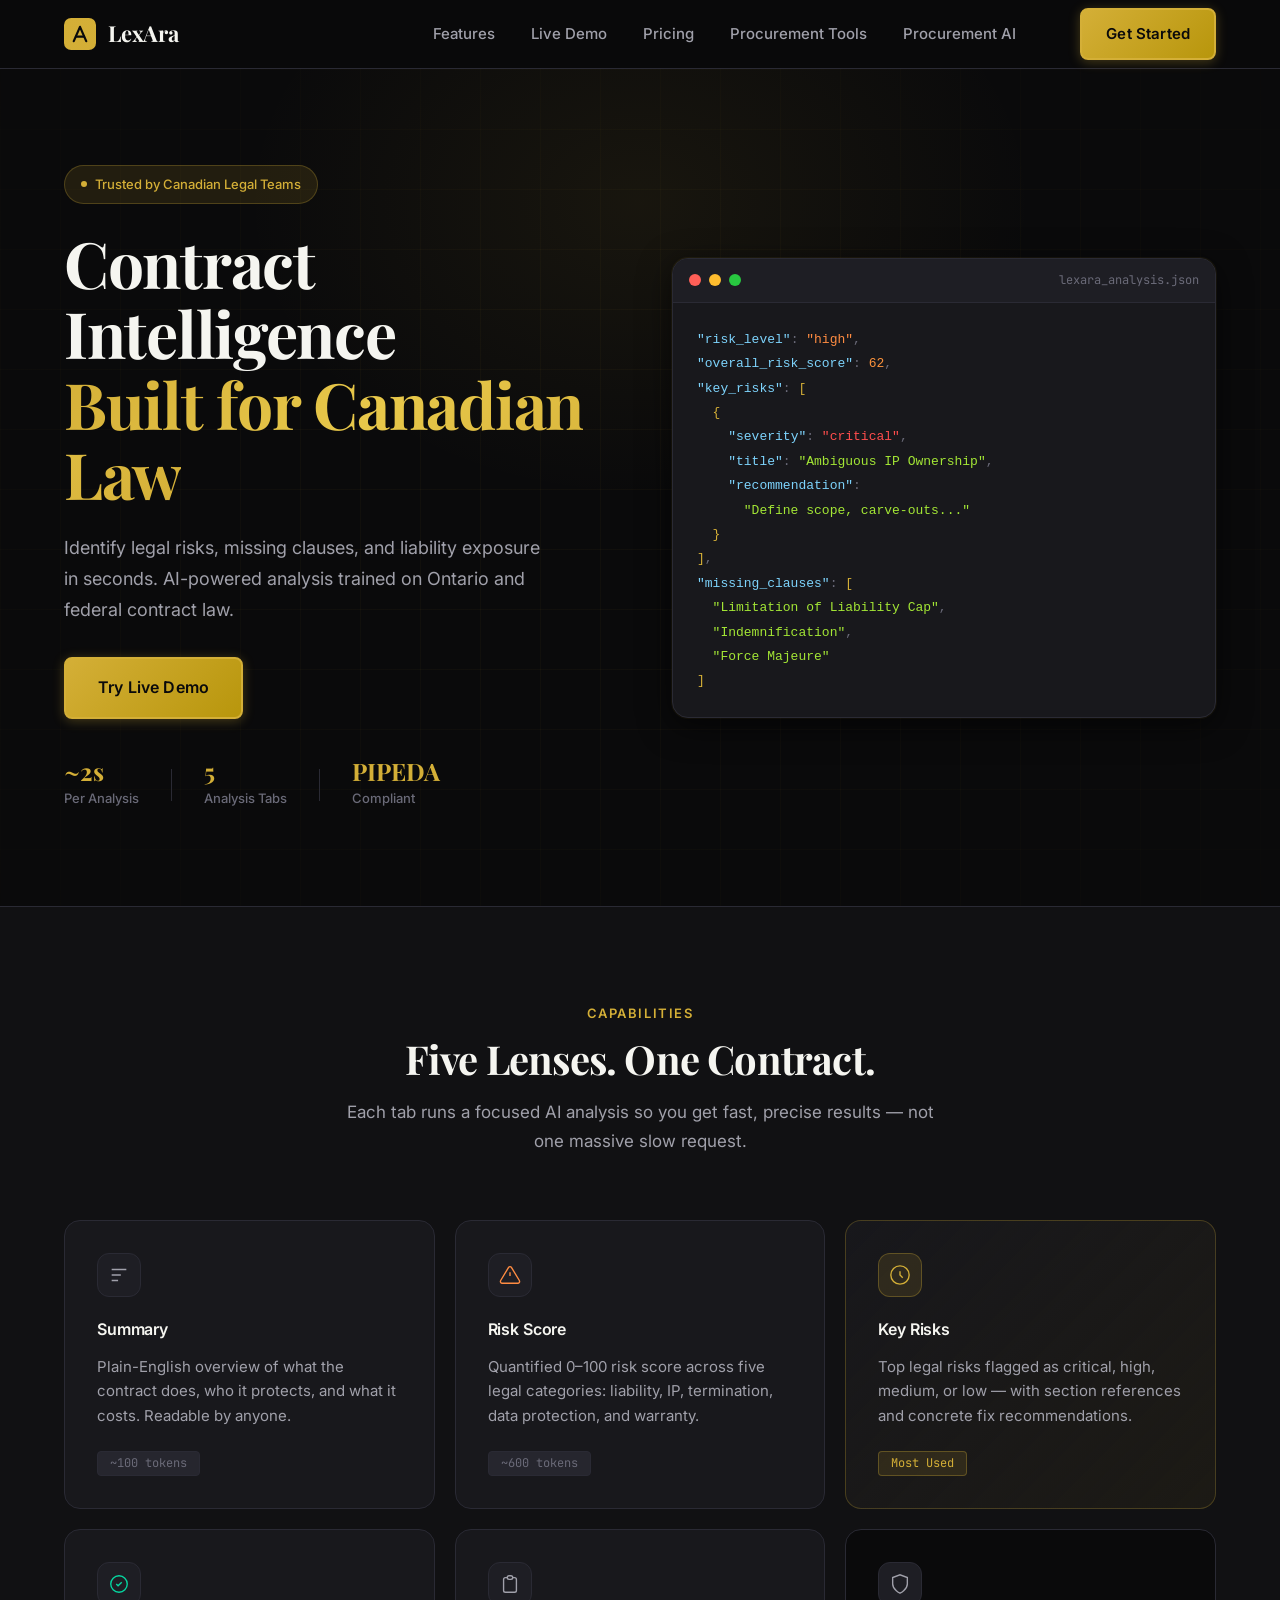
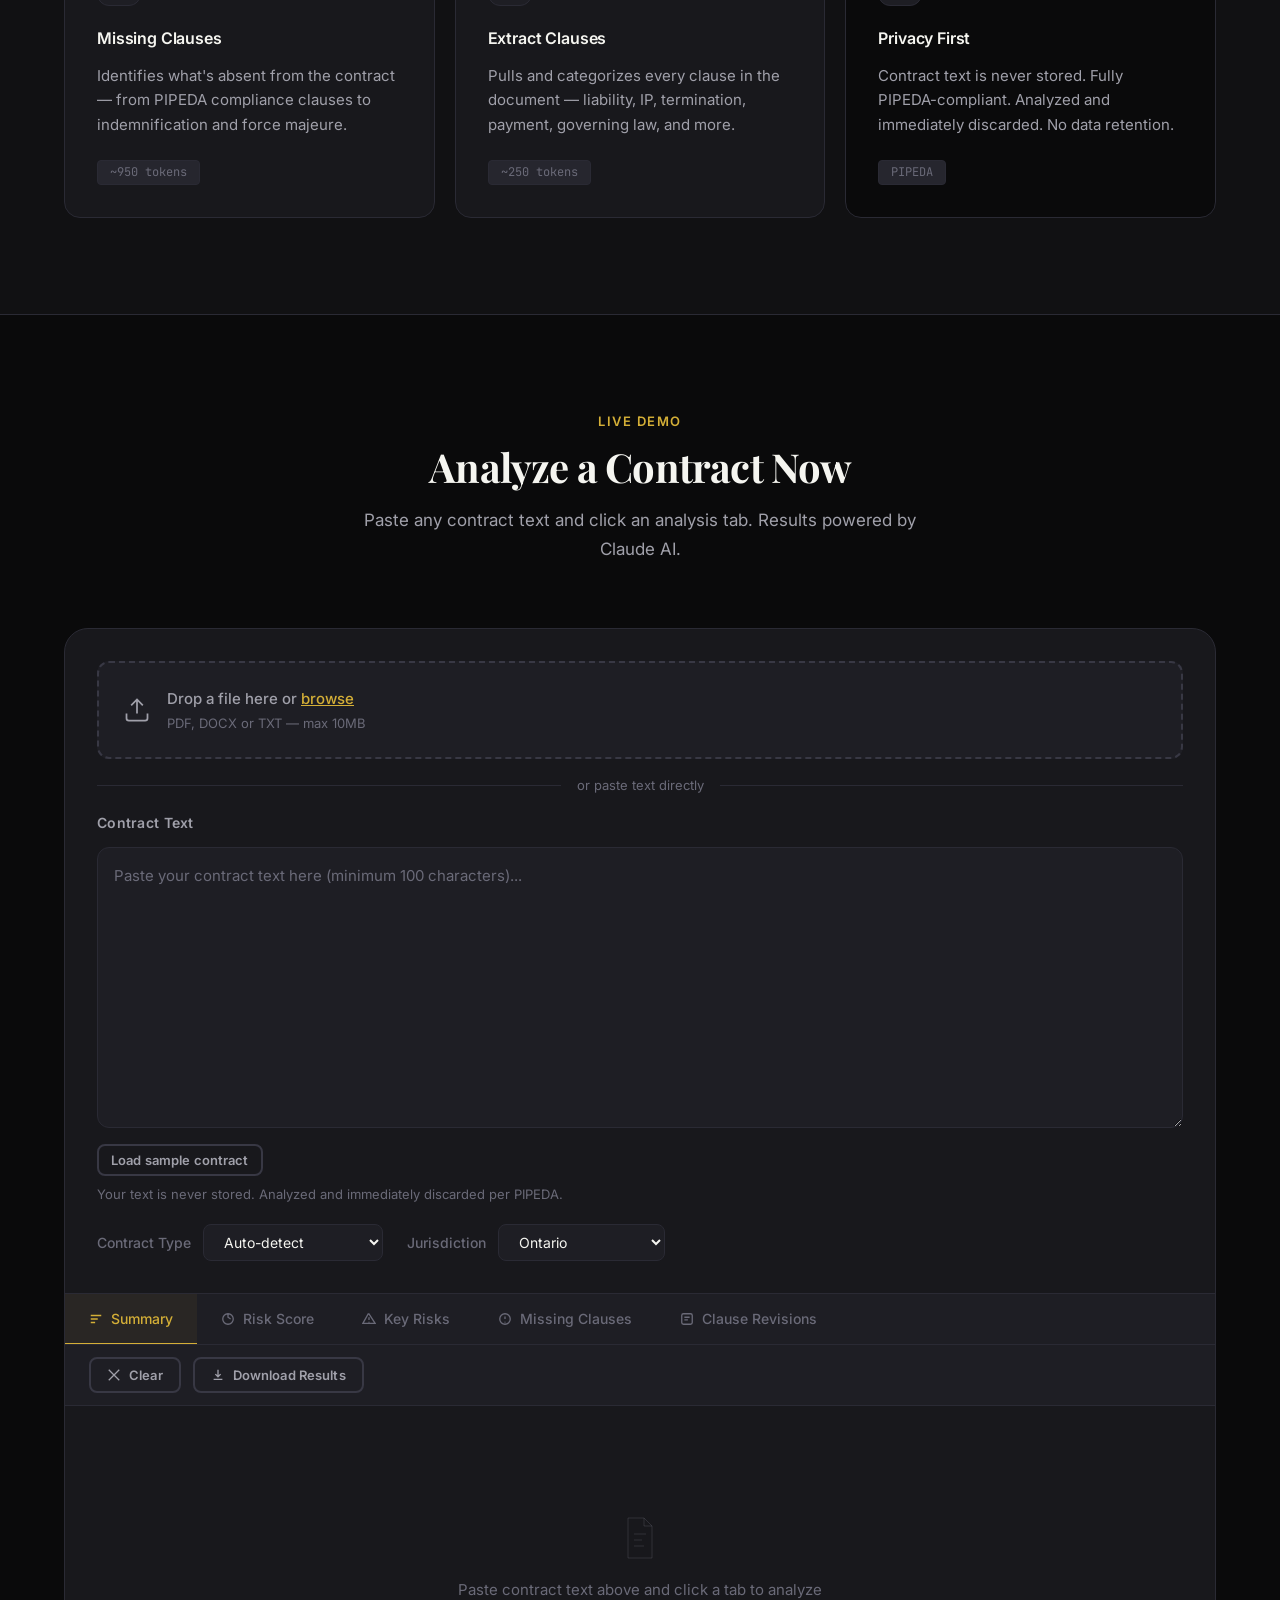
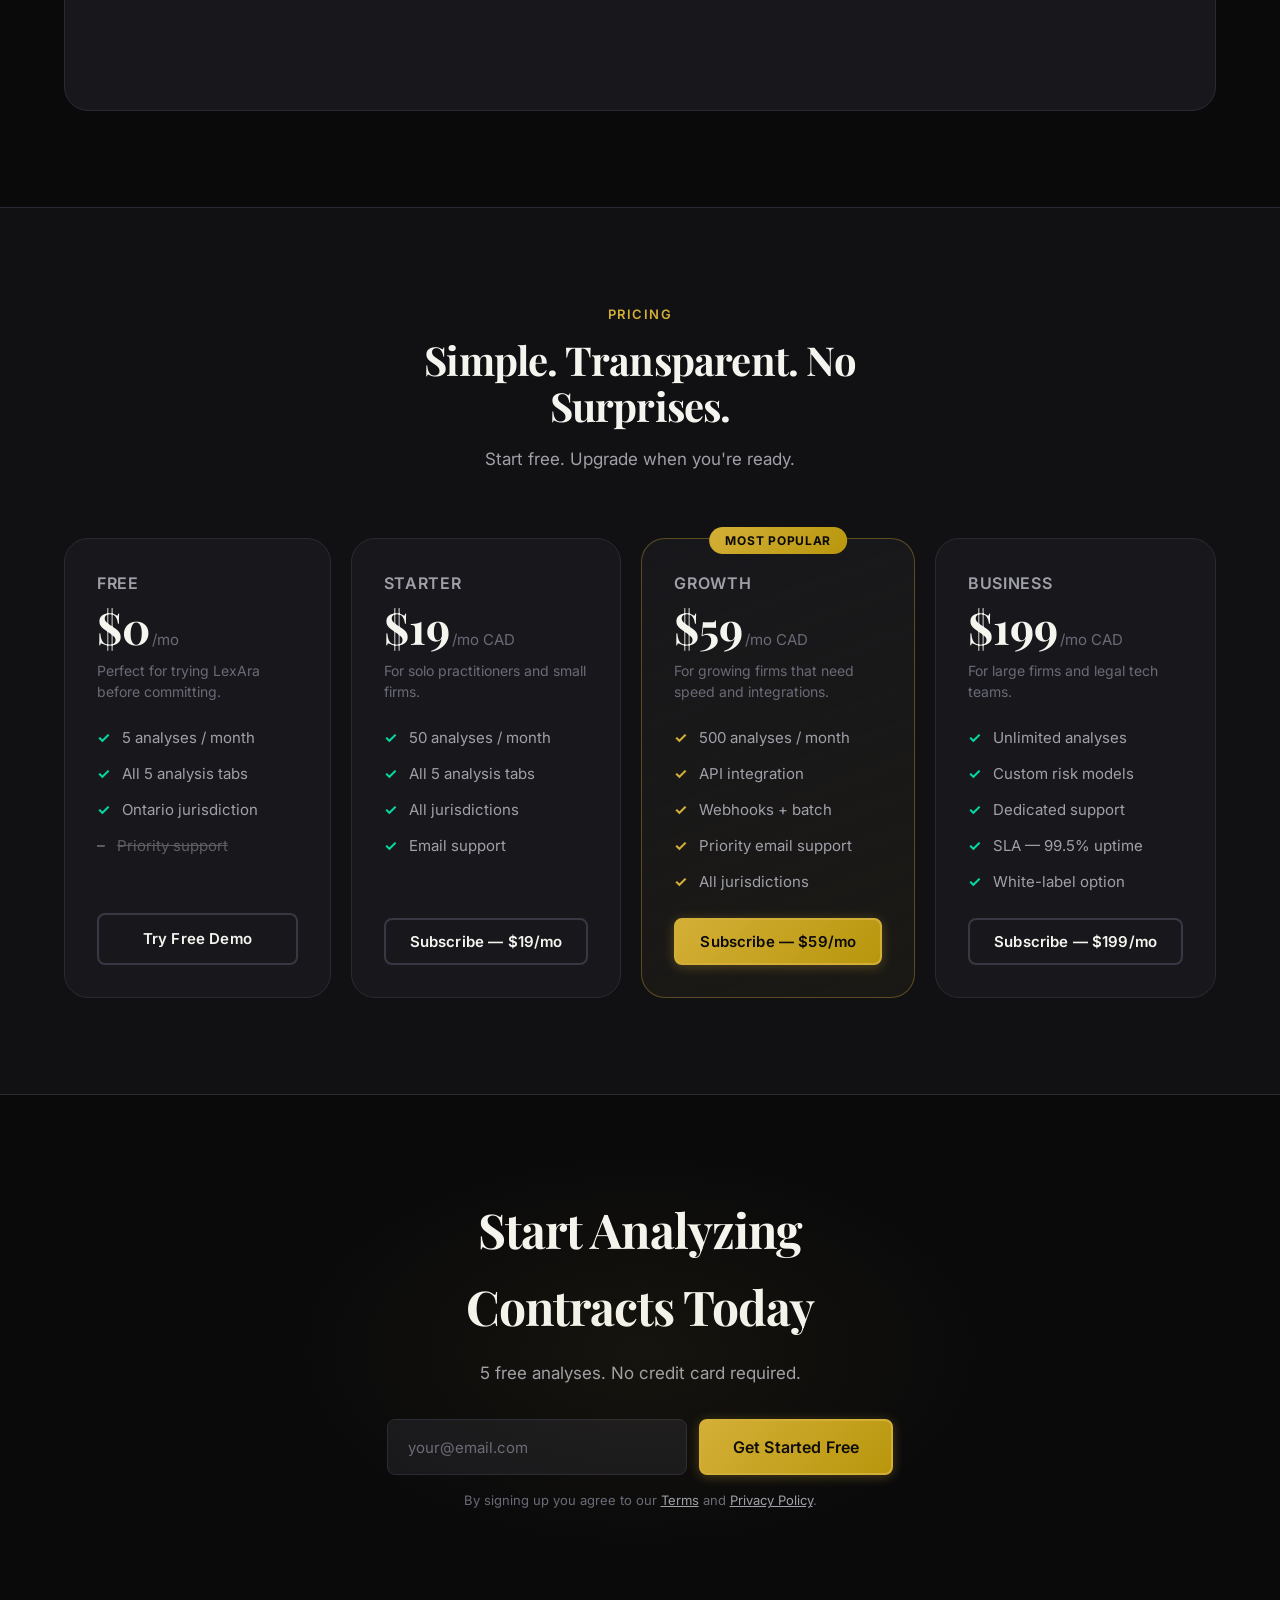
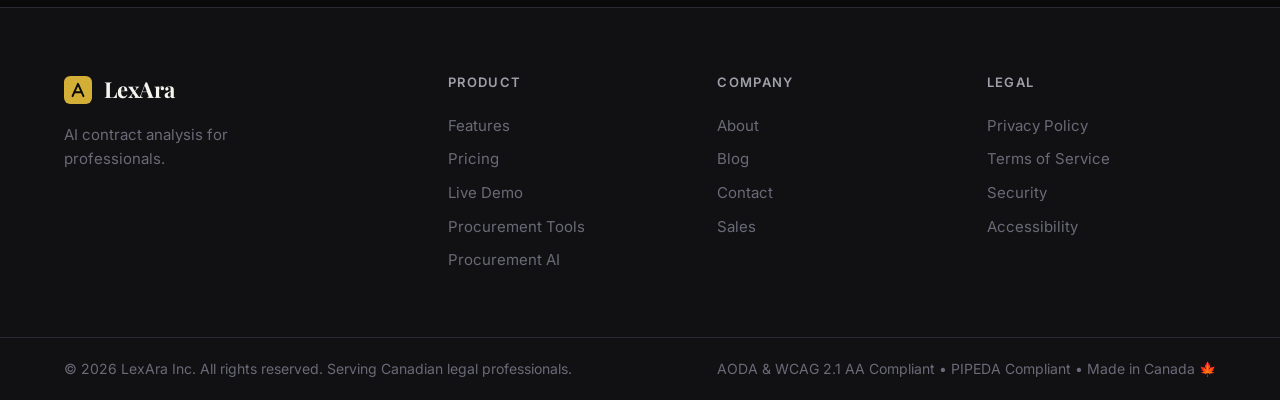
==== commit be032dd5: "Add Procurement AI platform: ingestion, clause AI, semantic search, compare, auth, audit" ====
--- a/website/index.html
+++ b/website/index.html
@@ -45,6 +45,8 @@
           <li><a href="#features" class="nav-link">Features</a></li>
           <li><a href="#demo" class="nav-link">Live Demo</a></li>
           <li><a href="#pricing" class="nav-link">Pricing</a></li>
+          <li><a href="/procurement.html" class="nav-link">Procurement Tools</a></li>
+          <li><a href="/procurement-ai.html" class="nav-link">Procurement AI</a></li>
         </ul>
       </nav>
 
@@ -461,6 +463,8 @@
           <li><a href="#features">Features</a></li>
           <li><a href="#pricing">Pricing</a></li>
           <li><a href="#demo">Live Demo</a></li>
+          <li><a href="/procurement.html">Procurement Tools</a></li>
+          <li><a href="/procurement-ai.html">Procurement AI</a></li>
         </ul>
       </div>
       <div class="footer-col">
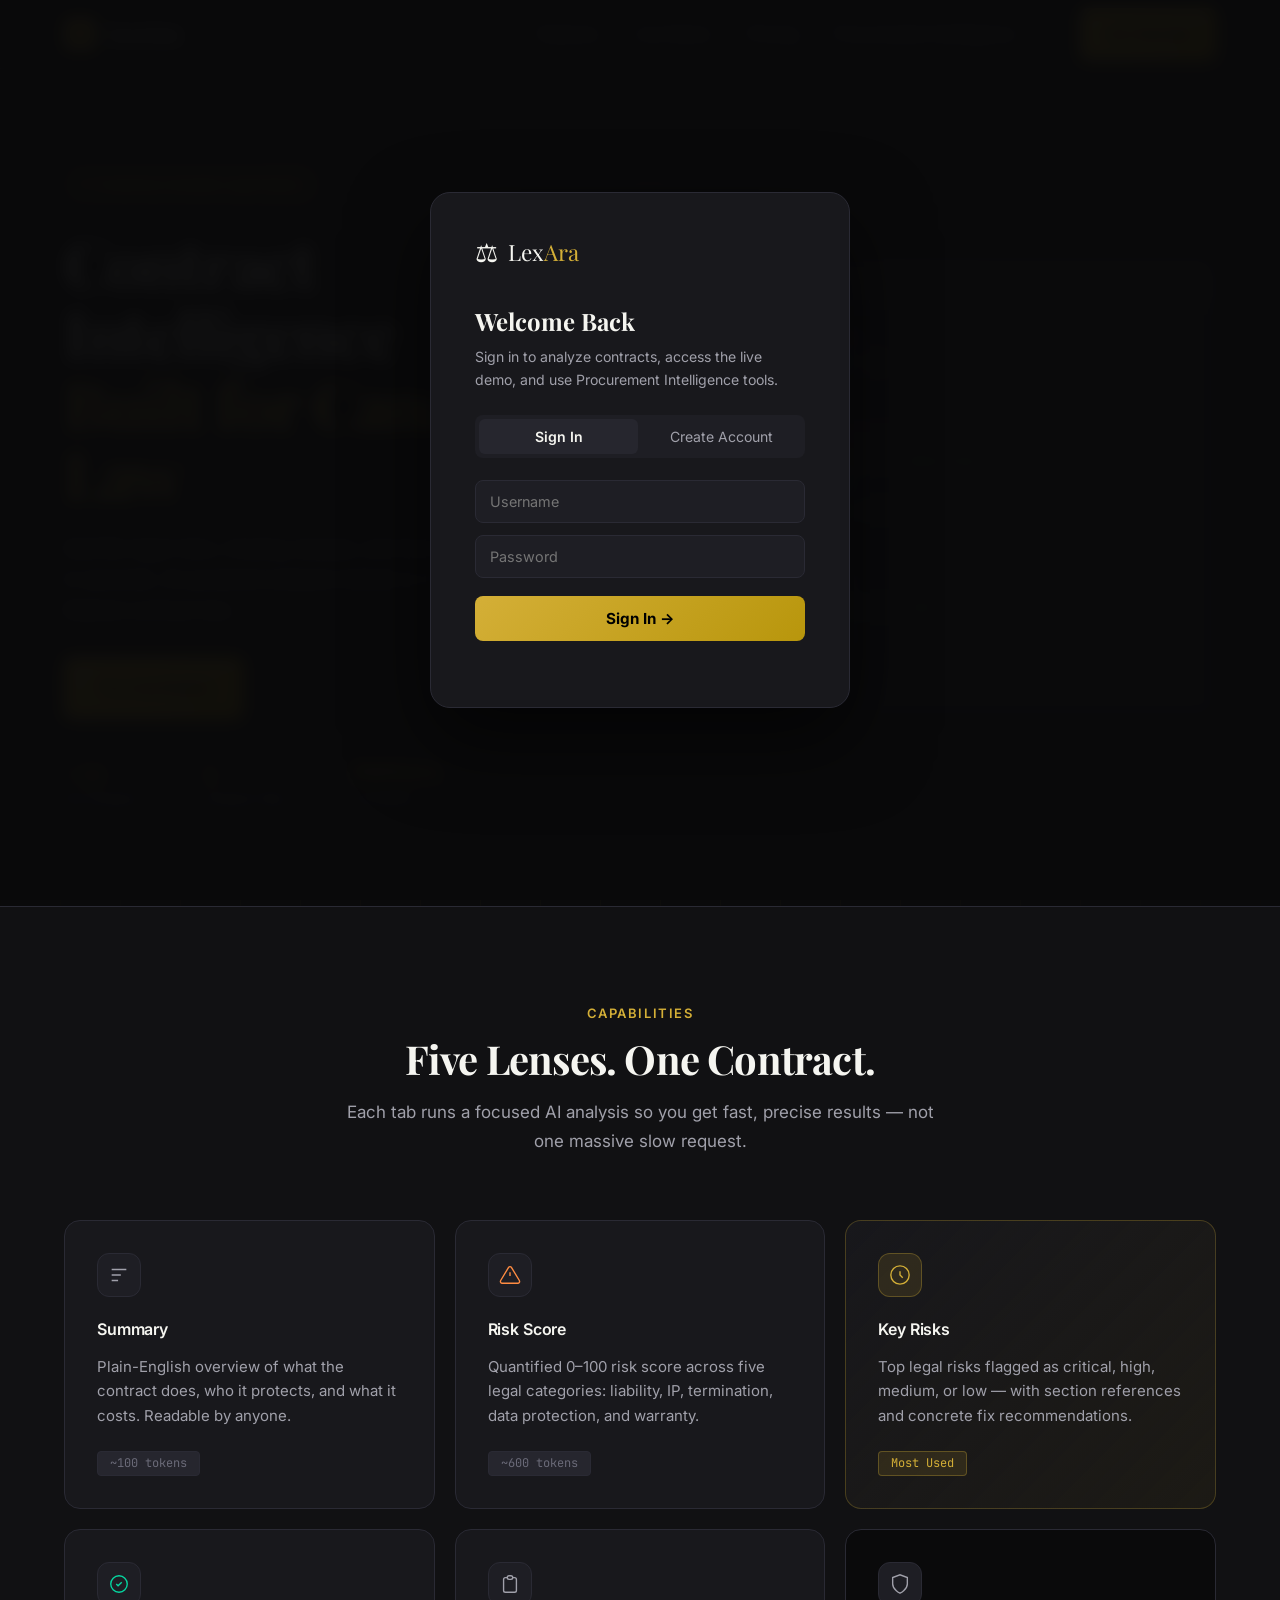
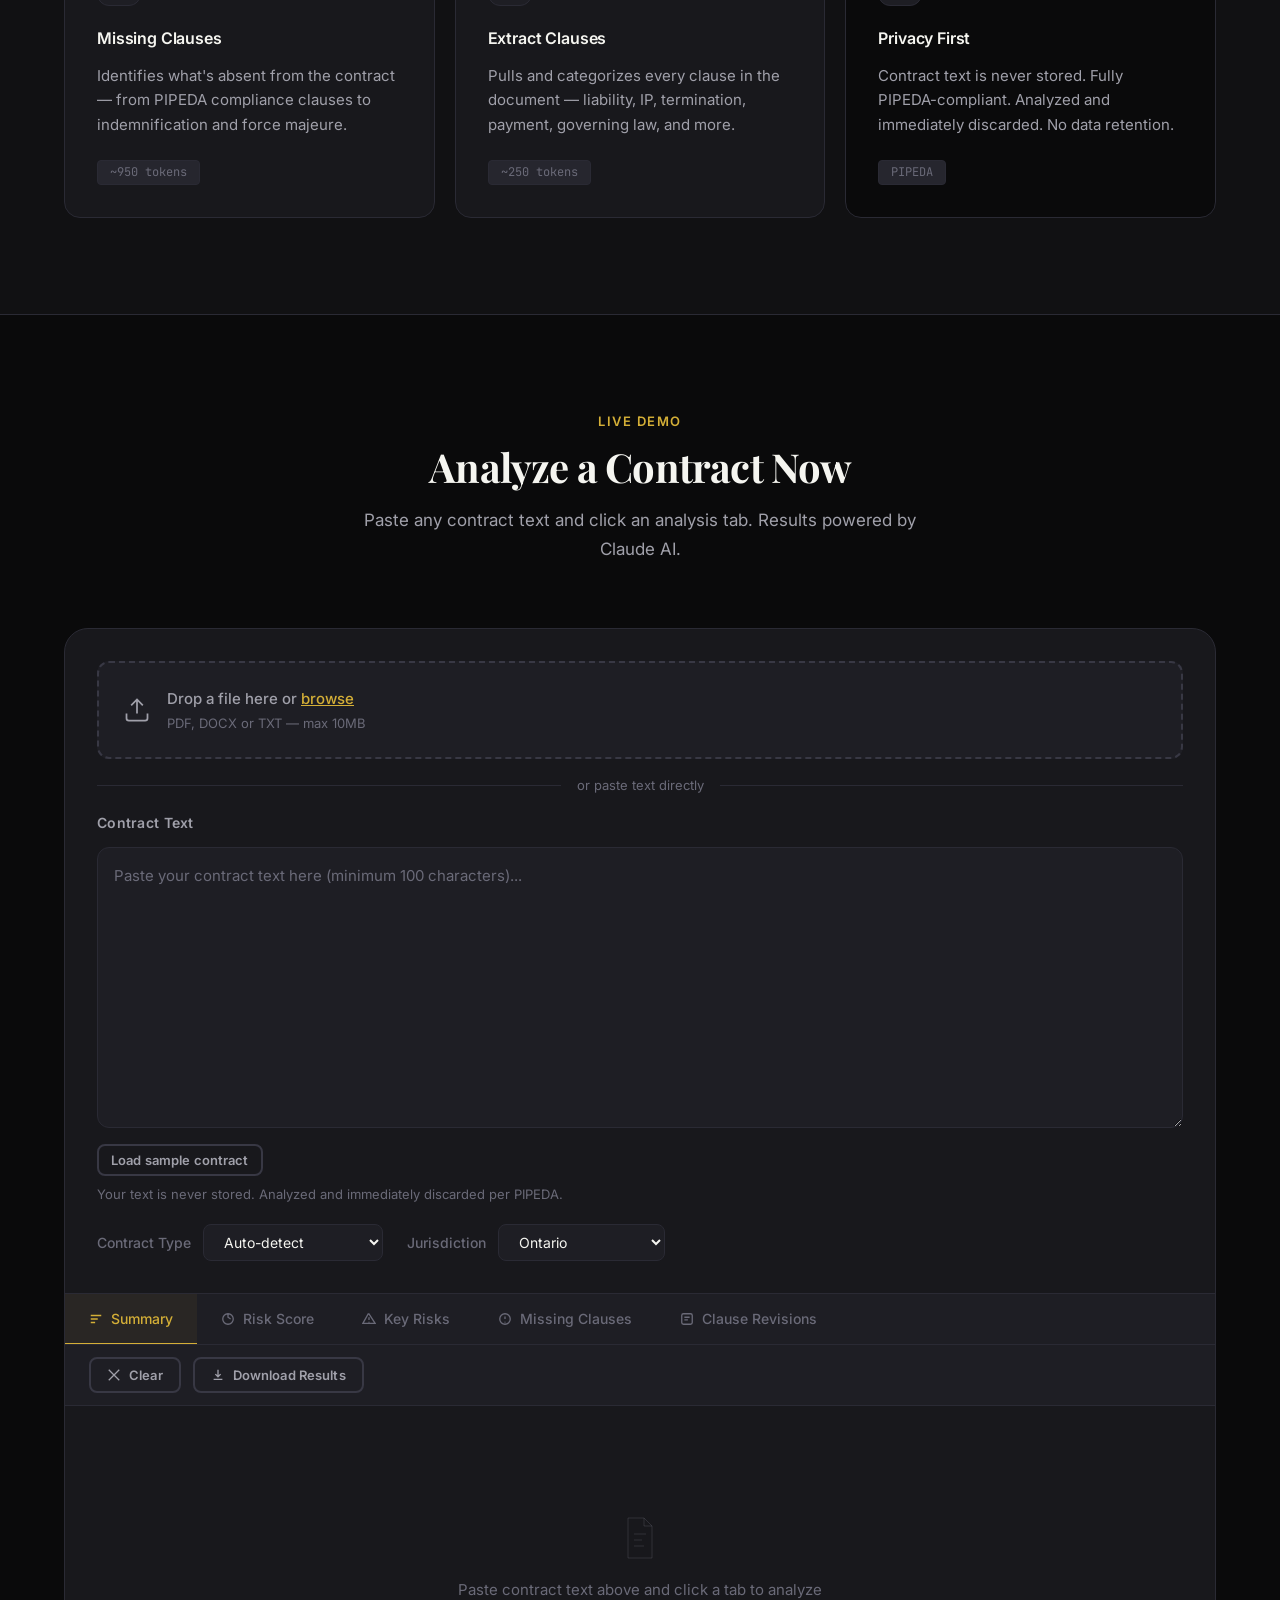
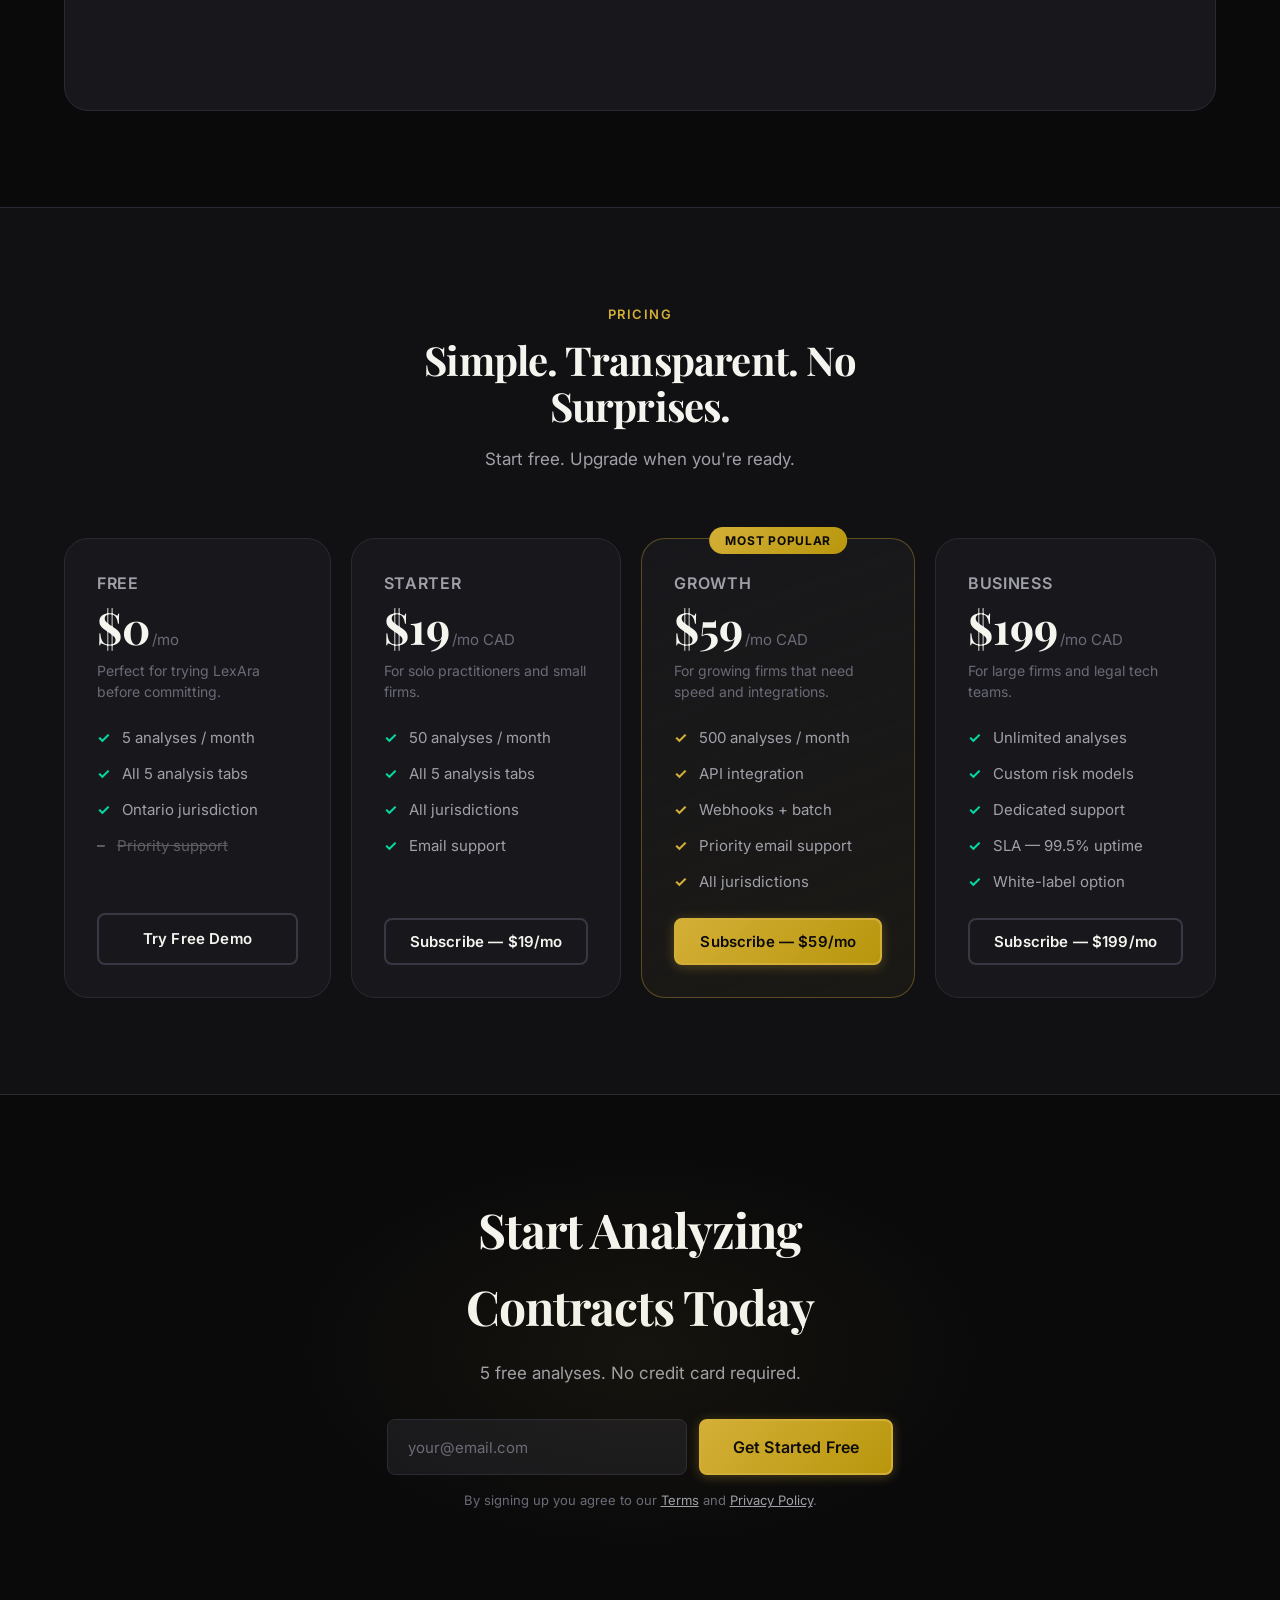
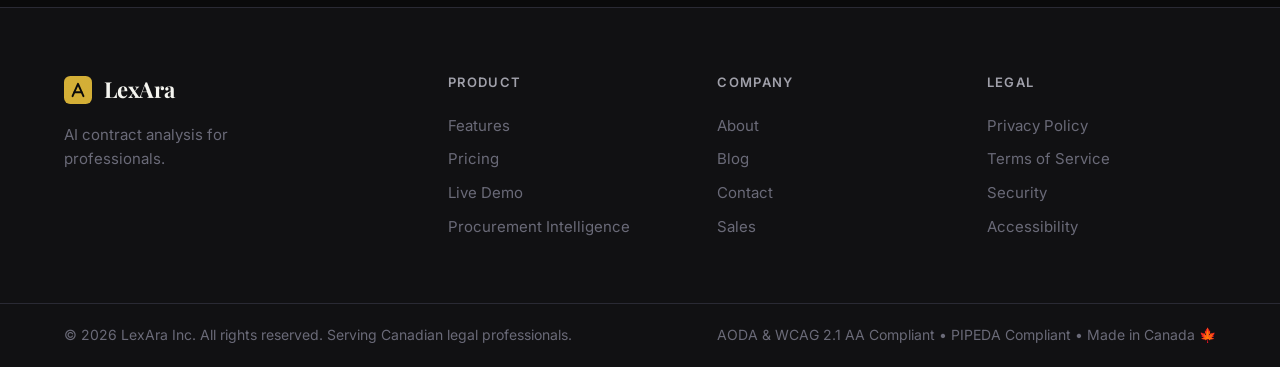
==== commit 64722023: "Auth gate on main page; rename to Procurement Intelligence; merge Procurement Tools as tabs" ====
--- a/website/index.html
+++ b/website/index.html
@@ -15,8 +15,93 @@
   <link rel="preconnect" href="https://fonts.gstatic.com" crossorigin />
   <link href="https://fonts.googleapis.com/css2?family=Inter:wght@400;500;600;700&family=Playfair+Display:wght@600;700&family=JetBrains+Mono:wght@400;500&display=swap" rel="stylesheet" />
   <link rel="stylesheet" href="styles.css" />
+  <style>
+    /* ── Auth Gate Overlay ─────────────────────────────────── */
+    #auth-overlay {
+      position: fixed; inset: 0; z-index: 9999;
+      background: rgba(10,10,11,0.96);
+      backdrop-filter: blur(8px);
+      display: flex; align-items: center; justify-content: center;
+      padding: 20px;
+    }
+    #auth-overlay.hidden { display: none; }
+    .auth-modal {
+      background: var(--surface); border: 1px solid var(--border);
+      border-radius: 20px; padding: 40px 44px; width: 100%; max-width: 420px;
+      box-shadow: 0 32px 80px rgba(0,0,0,0.6);
+    }
+    .auth-modal-logo { display: flex; align-items: center; gap: 10px; margin-bottom: 28px; }
+    .auth-modal-logo .logo-mark { font-size: 1.6rem; }
+    .auth-modal-logo .logo-text { font-family: var(--font-display); font-size: 1.4rem; color: var(--text-primary); }
+    .auth-modal-logo .logo-accent { color: var(--gold); }
+    .auth-modal h2 { font-family: var(--font-display); font-size: 1.5rem; color: var(--text-primary); margin-bottom: 6px; }
+    .auth-modal p.sub { color: var(--text-secondary); font-size: 0.88rem; margin-bottom: 24px; line-height: 1.6; }
+    .auth-tabs-row { display: flex; gap: 4px; background: var(--surface-2); border-radius: 8px; padding: 4px; margin-bottom: 22px; }
+    .auth-tab-btn { flex: 1; padding: 9px; border: none; border-radius: 6px; background: transparent; color: var(--text-secondary); font-size: 0.88rem; cursor: pointer; transition: all 0.15s; }
+    .auth-tab-btn.active { background: var(--surface-3); color: var(--text-primary); font-weight: 600; }
+    .auth-fields { display: flex; flex-direction: column; gap: 12px; }
+    .auth-fields input, .auth-fields select {
+      background: var(--surface-2); border: 1px solid var(--border);
+      border-radius: 8px; color: var(--text-primary); font-size: 0.9rem;
+      padding: 12px 14px; outline: none; transition: border-color 0.15s;
+    }
+    .auth-fields input:focus, .auth-fields select:focus { border-color: var(--gold); }
+    .auth-fields select option { background: var(--surface-2); }
+    .auth-submit-btn {
+      margin-top: 6px; padding: 13px;
+      background: linear-gradient(135deg, var(--gold), var(--gold-dark));
+      color: #000; font-weight: 700; font-size: 0.95rem;
+      border: none; border-radius: 8px; cursor: pointer; transition: opacity 0.15s;
+    }
+    .auth-submit-btn:hover { opacity: 0.88; }
+    .auth-msg { font-size: 0.83rem; margin-top: 8px; min-height: 18px; }
+    .auth-msg.error   { color: #f87171; }
+    .auth-msg.success { color: #4ade80; }
+    .auth-divider { text-align: center; color: var(--text-muted); font-size: 0.78rem; margin: 10px 0; }
+  </style>
 </head>
 <body>
+
+  <!-- ── Auth Gate Overlay ─────────────────────────────────────── -->
+  <div id="auth-overlay">
+    <div class="auth-modal">
+      <div class="auth-modal-logo">
+        <span class="logo-mark">⚖</span>
+        <span class="logo-text">Lex<span class="logo-accent">Ara</span></span>
+      </div>
+      <h2>Welcome Back</h2>
+      <p class="sub">Sign in to analyze contracts, access the live demo, and use Procurement Intelligence tools.</p>
+      <div class="auth-tabs-row">
+        <button class="auth-tab-btn active" onclick="switchAuthTab('login')">Sign In</button>
+        <button class="auth-tab-btn" onclick="switchAuthTab('register')">Create Account</button>
+      </div>
+
+      <!-- Login -->
+      <div id="gate-login">
+        <div class="auth-fields">
+          <input type="text" id="gate-username" placeholder="Username" autocomplete="username" />
+          <input type="password" id="gate-password" placeholder="Password" autocomplete="current-password" />
+          <button class="auth-submit-btn" onclick="doGateLogin()">Sign In →</button>
+        </div>
+        <div class="auth-msg" id="gate-login-msg"></div>
+      </div>
+
+      <!-- Register -->
+      <div id="gate-register" style="display:none">
+        <div class="auth-fields">
+          <input type="text" id="gate-reg-username" placeholder="Username" autocomplete="username" />
+          <input type="email" id="gate-reg-email" placeholder="Email address" autocomplete="email" />
+          <input type="password" id="gate-reg-password" placeholder="Password" autocomplete="new-password" />
+          <select id="gate-reg-role">
+            <option value="procurement">Procurement Officer</option>
+            <option value="legal">Legal Counsel</option>
+          </select>
+          <button class="auth-submit-btn" onclick="doGateRegister()">Create Account →</button>
+        </div>
+        <div class="auth-msg" id="gate-reg-msg"></div>
+      </div>
+    </div>
+  </div>
 
   <!-- ── Navigation ────────────────────────────────────────────── -->
   <header class="nav" role="banner">
@@ -45,12 +130,14 @@
           <li><a href="#features" class="nav-link">Features</a></li>
           <li><a href="#demo" class="nav-link">Live Demo</a></li>
           <li><a href="#pricing" class="nav-link">Pricing</a></li>
-          <li><a href="/procurement.html" class="nav-link">Procurement Tools</a></li>
-          <li><a href="/procurement-ai.html" class="nav-link">Procurement AI</a></li>
+          <li><a href="/procurement-intelligence.html" class="nav-link">Procurement Intelligence</a></li>
         </ul>
       </nav>
-
-      <a href="#cta" class="btn btn-gold nav-cta">Get Started</a>
+      <div style="display:flex;align-items:center;gap:12px">
+        <span id="nav-user" style="display:none;color:var(--text-muted);font-size:0.82rem"></span>
+        <button id="nav-signout" onclick="doGateLogout()" style="display:none;background:transparent;border:1px solid var(--border);color:var(--text-secondary);border-radius:6px;padding:5px 12px;font-size:0.8rem;cursor:pointer">Sign Out</button>
+        <a href="#cta" class="btn btn-gold nav-cta" id="nav-cta-btn">Get Started</a>
+      </div>
     </div>
   </header>
 
@@ -77,7 +164,7 @@
             AI-powered analysis trained on Ontario and federal contract law.
           </p>
           <div class="hero-actions">
-            <a href="#demo" class="btn btn-gold btn-lg">Try Live Demo</a>
+            <a href="#demo" class="btn btn-gold btn-lg" id="hero-demo-btn">Try Live Demo</a>
           </div>
           <div class="hero-stats" role="list" aria-label="Key statistics">
             <div class="stat" role="listitem">
@@ -463,8 +550,7 @@
           <li><a href="#features">Features</a></li>
           <li><a href="#pricing">Pricing</a></li>
           <li><a href="#demo">Live Demo</a></li>
-          <li><a href="/procurement.html">Procurement Tools</a></li>
-          <li><a href="/procurement-ai.html">Procurement AI</a></li>
+          <li><a href="/procurement-intelligence.html">Procurement Intelligence</a></li>
         </ul>
       </div>
       <div class="footer-col">
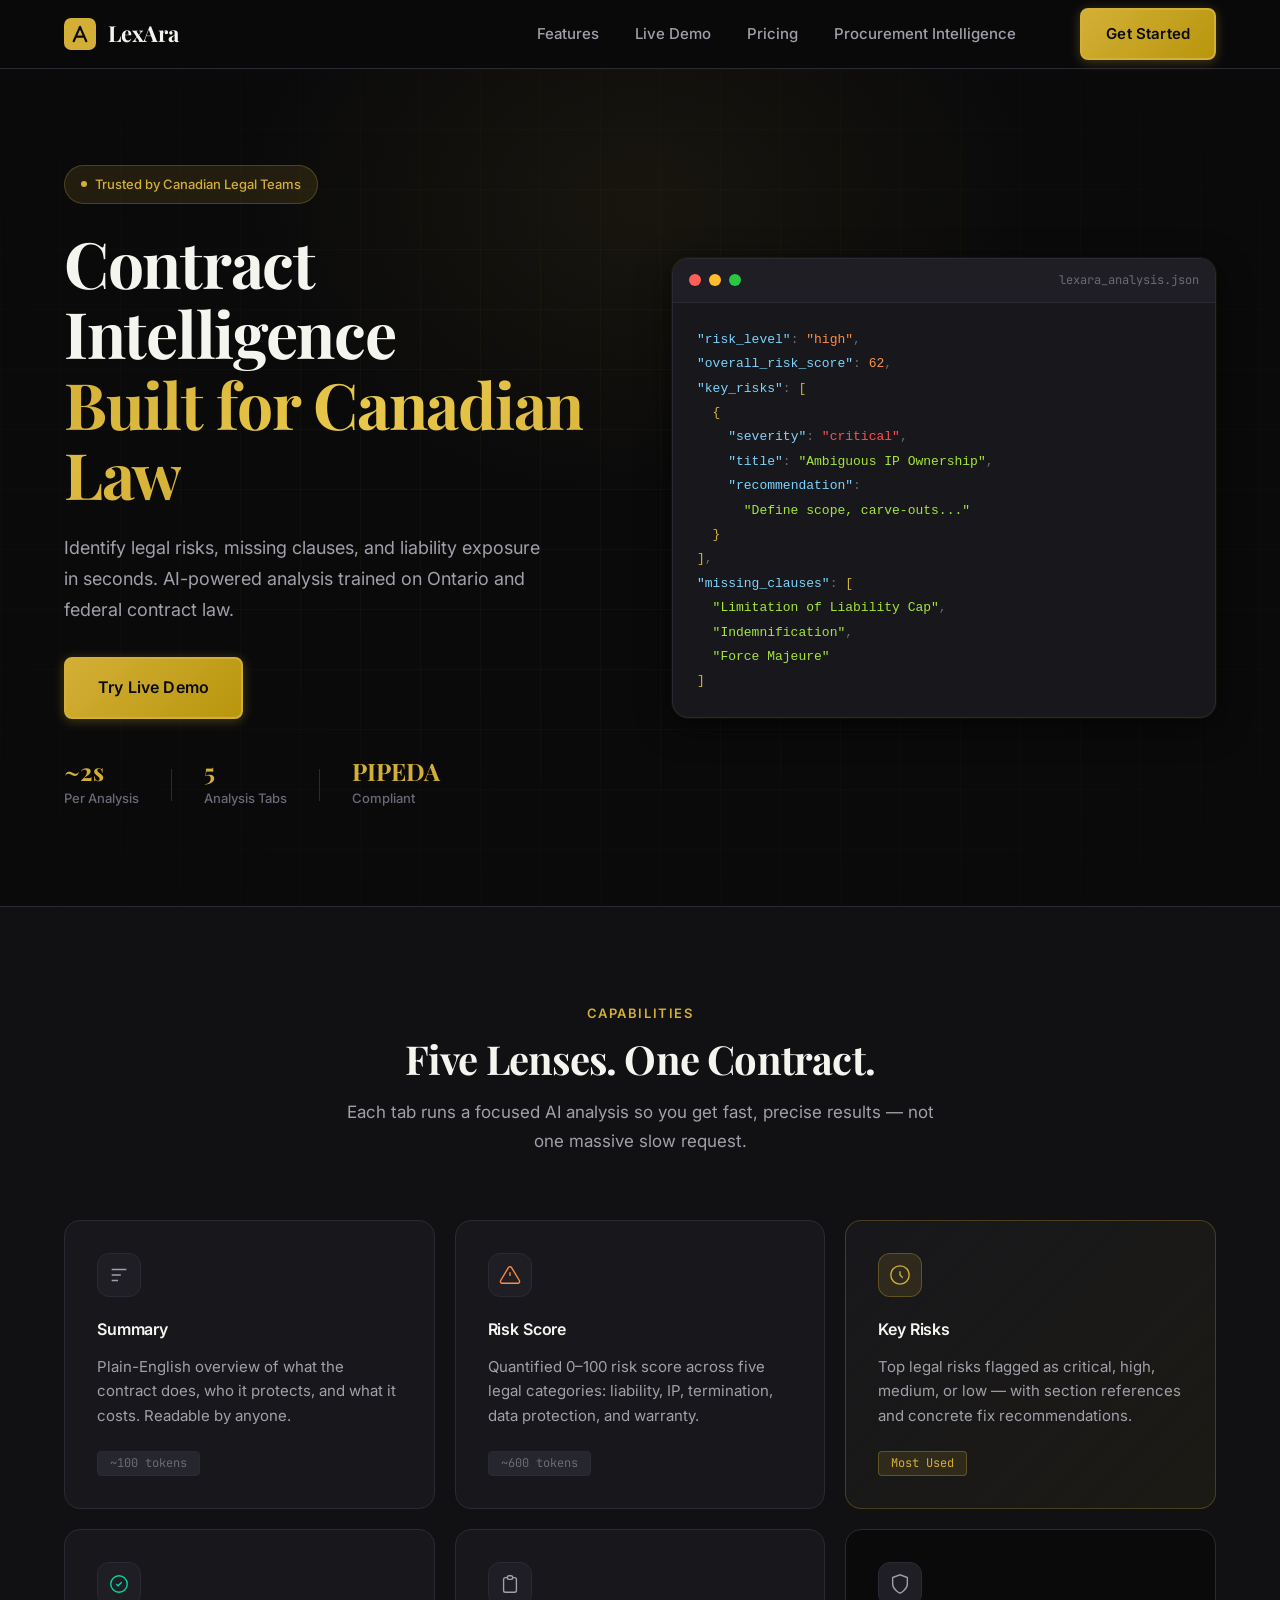
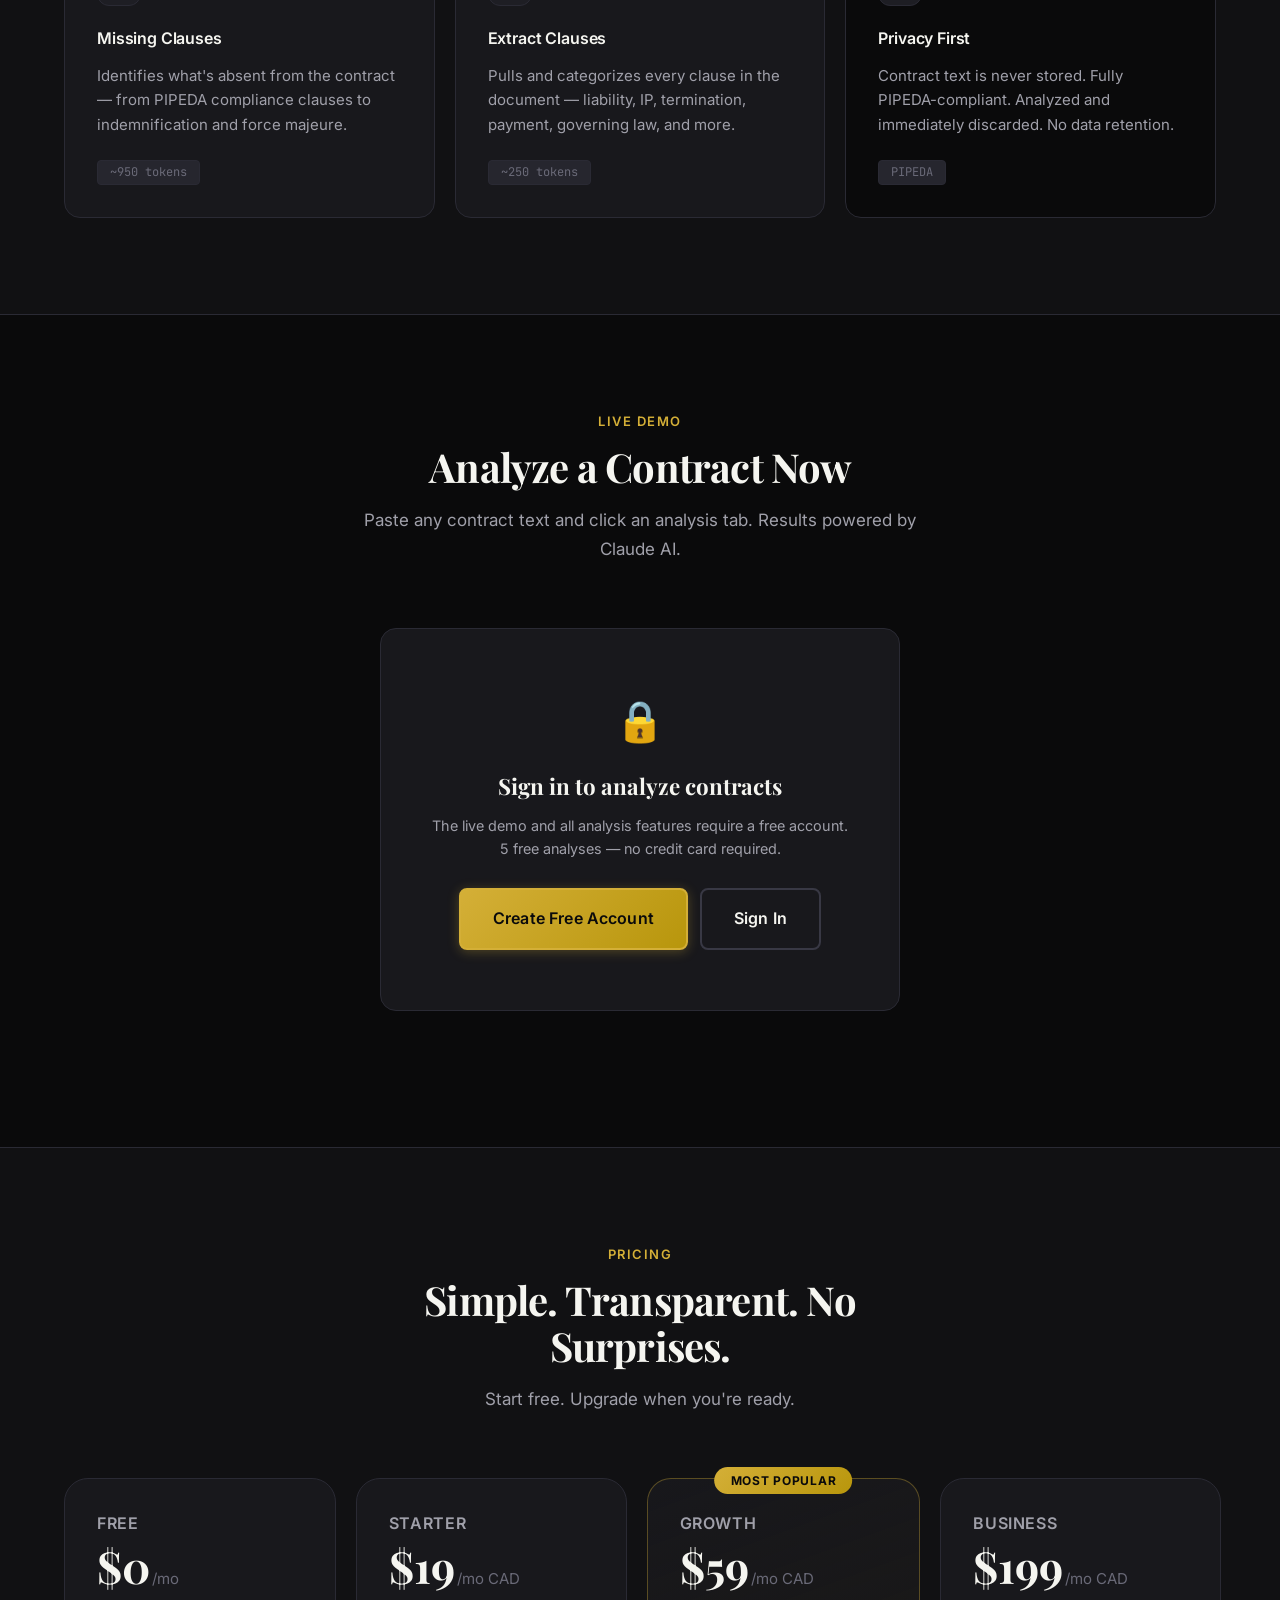
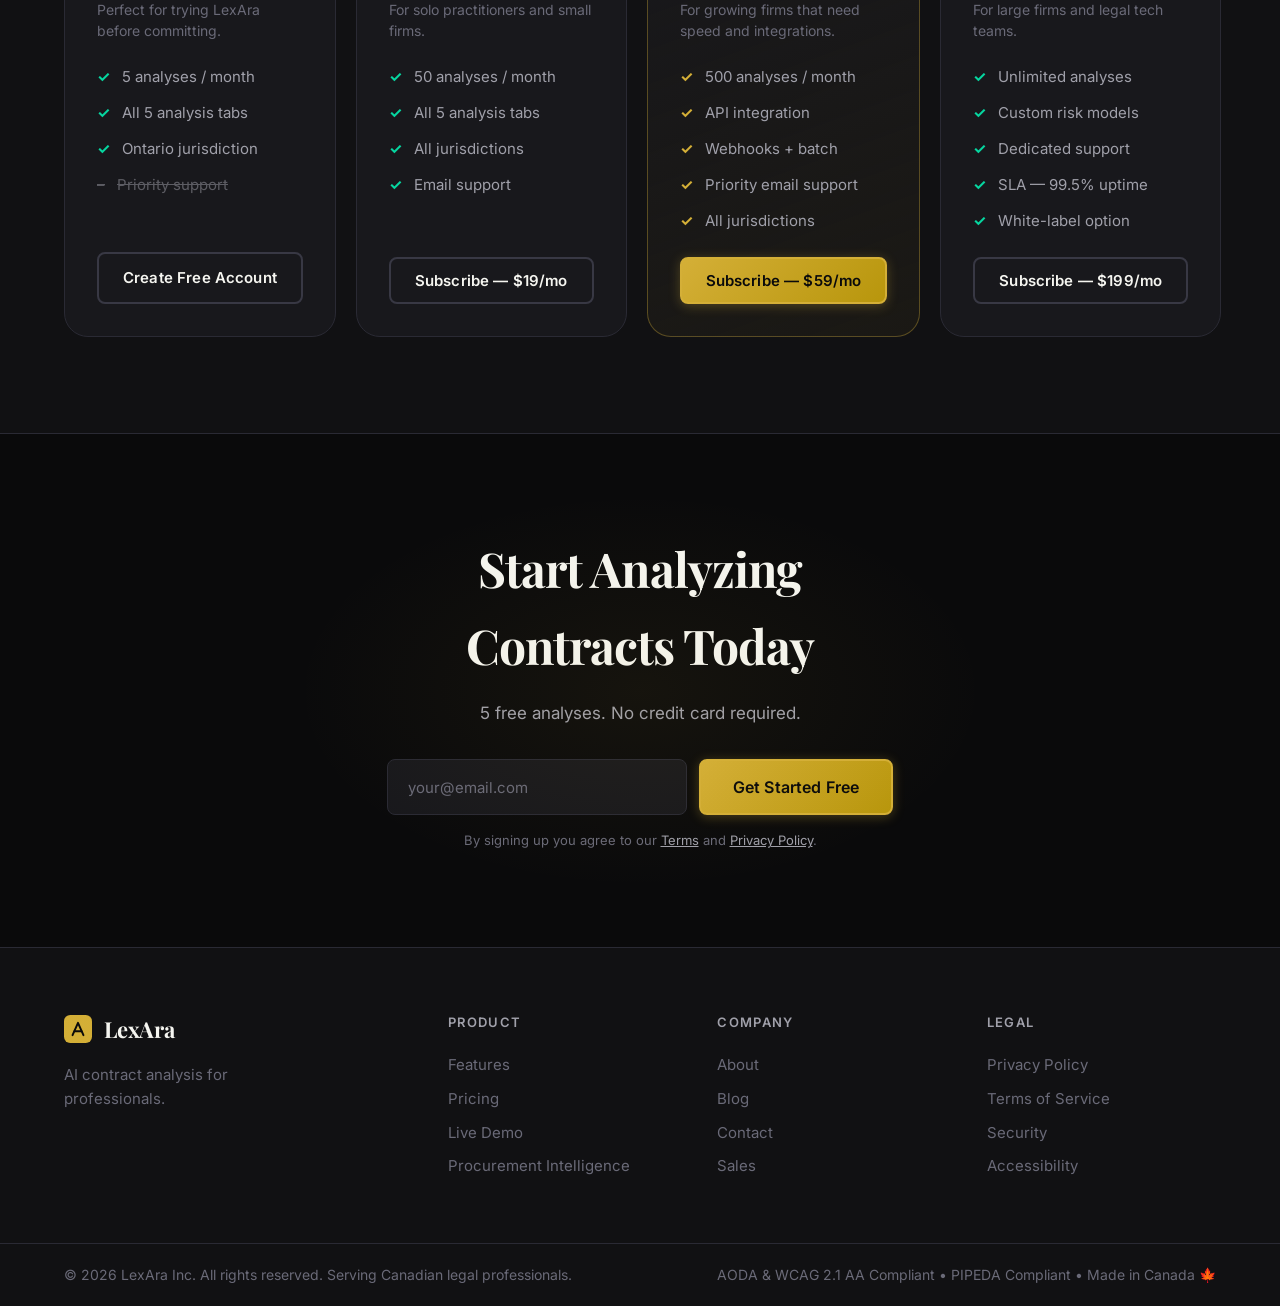
==== commit 6fd4fe3e: "Public homepage; auth.html sign-in page; demo + features gated behind auth" ====
--- a/website/index.html
+++ b/website/index.html
@@ -15,93 +15,8 @@
   <link rel="preconnect" href="https://fonts.gstatic.com" crossorigin />
   <link href="https://fonts.googleapis.com/css2?family=Inter:wght@400;500;600;700&family=Playfair+Display:wght@600;700&family=JetBrains+Mono:wght@400;500&display=swap" rel="stylesheet" />
   <link rel="stylesheet" href="styles.css" />
-  <style>
-    /* ── Auth Gate Overlay ─────────────────────────────────── */
-    #auth-overlay {
-      position: fixed; inset: 0; z-index: 9999;
-      background: rgba(10,10,11,0.96);
-      backdrop-filter: blur(8px);
-      display: flex; align-items: center; justify-content: center;
-      padding: 20px;
-    }
-    #auth-overlay.hidden { display: none; }
-    .auth-modal {
-      background: var(--surface); border: 1px solid var(--border);
-      border-radius: 20px; padding: 40px 44px; width: 100%; max-width: 420px;
-      box-shadow: 0 32px 80px rgba(0,0,0,0.6);
-    }
-    .auth-modal-logo { display: flex; align-items: center; gap: 10px; margin-bottom: 28px; }
-    .auth-modal-logo .logo-mark { font-size: 1.6rem; }
-    .auth-modal-logo .logo-text { font-family: var(--font-display); font-size: 1.4rem; color: var(--text-primary); }
-    .auth-modal-logo .logo-accent { color: var(--gold); }
-    .auth-modal h2 { font-family: var(--font-display); font-size: 1.5rem; color: var(--text-primary); margin-bottom: 6px; }
-    .auth-modal p.sub { color: var(--text-secondary); font-size: 0.88rem; margin-bottom: 24px; line-height: 1.6; }
-    .auth-tabs-row { display: flex; gap: 4px; background: var(--surface-2); border-radius: 8px; padding: 4px; margin-bottom: 22px; }
-    .auth-tab-btn { flex: 1; padding: 9px; border: none; border-radius: 6px; background: transparent; color: var(--text-secondary); font-size: 0.88rem; cursor: pointer; transition: all 0.15s; }
-    .auth-tab-btn.active { background: var(--surface-3); color: var(--text-primary); font-weight: 600; }
-    .auth-fields { display: flex; flex-direction: column; gap: 12px; }
-    .auth-fields input, .auth-fields select {
-      background: var(--surface-2); border: 1px solid var(--border);
-      border-radius: 8px; color: var(--text-primary); font-size: 0.9rem;
-      padding: 12px 14px; outline: none; transition: border-color 0.15s;
-    }
-    .auth-fields input:focus, .auth-fields select:focus { border-color: var(--gold); }
-    .auth-fields select option { background: var(--surface-2); }
-    .auth-submit-btn {
-      margin-top: 6px; padding: 13px;
-      background: linear-gradient(135deg, var(--gold), var(--gold-dark));
-      color: #000; font-weight: 700; font-size: 0.95rem;
-      border: none; border-radius: 8px; cursor: pointer; transition: opacity 0.15s;
-    }
-    .auth-submit-btn:hover { opacity: 0.88; }
-    .auth-msg { font-size: 0.83rem; margin-top: 8px; min-height: 18px; }
-    .auth-msg.error   { color: #f87171; }
-    .auth-msg.success { color: #4ade80; }
-    .auth-divider { text-align: center; color: var(--text-muted); font-size: 0.78rem; margin: 10px 0; }
-  </style>
 </head>
 <body>
-
-  <!-- ── Auth Gate Overlay ─────────────────────────────────────── -->
-  <div id="auth-overlay">
-    <div class="auth-modal">
-      <div class="auth-modal-logo">
-        <span class="logo-mark">⚖</span>
-        <span class="logo-text">Lex<span class="logo-accent">Ara</span></span>
-      </div>
-      <h2>Welcome Back</h2>
-      <p class="sub">Sign in to analyze contracts, access the live demo, and use Procurement Intelligence tools.</p>
-      <div class="auth-tabs-row">
-        <button class="auth-tab-btn active" onclick="switchAuthTab('login')">Sign In</button>
-        <button class="auth-tab-btn" onclick="switchAuthTab('register')">Create Account</button>
-      </div>
-
-      <!-- Login -->
-      <div id="gate-login">
-        <div class="auth-fields">
-          <input type="text" id="gate-username" placeholder="Username" autocomplete="username" />
-          <input type="password" id="gate-password" placeholder="Password" autocomplete="current-password" />
-          <button class="auth-submit-btn" onclick="doGateLogin()">Sign In →</button>
-        </div>
-        <div class="auth-msg" id="gate-login-msg"></div>
-      </div>
-
-      <!-- Register -->
-      <div id="gate-register" style="display:none">
-        <div class="auth-fields">
-          <input type="text" id="gate-reg-username" placeholder="Username" autocomplete="username" />
-          <input type="email" id="gate-reg-email" placeholder="Email address" autocomplete="email" />
-          <input type="password" id="gate-reg-password" placeholder="Password" autocomplete="new-password" />
-          <select id="gate-reg-role">
-            <option value="procurement">Procurement Officer</option>
-            <option value="legal">Legal Counsel</option>
-          </select>
-          <button class="auth-submit-btn" onclick="doGateRegister()">Create Account →</button>
-        </div>
-        <div class="auth-msg" id="gate-reg-msg"></div>
-      </div>
-    </div>
-  </div>
 
   <!-- ── Navigation ────────────────────────────────────────────── -->
   <header class="nav" role="banner">
@@ -299,6 +214,18 @@
           <p class="section-subtitle">Paste any contract text and click an analysis tab. Results powered by Claude AI.</p>
         </div>
 
+        <!-- Auth gate for demo — shown to guests, hidden when signed in -->
+        <div id="demo-auth-gate" style="text-align:center;padding:60px 20px;background:var(--surface);border:1px solid var(--border);border-radius:16px;max-width:520px;margin:0 auto 40px">
+          <div style="font-size:2.5rem;margin-bottom:16px">🔒</div>
+          <h3 style="font-family:var(--font-display);color:var(--text-primary);font-size:1.4rem;margin-bottom:10px">Sign in to analyze contracts</h3>
+          <p style="color:var(--text-secondary);font-size:0.9rem;margin-bottom:28px;line-height:1.6">The live demo and all analysis features require a free account.<br>5 free analyses — no credit card required.</p>
+          <div style="display:flex;gap:12px;justify-content:center;flex-wrap:wrap">
+            <a href="/auth.html?mode=register" class="btn btn-gold btn-lg">Create Free Account</a>
+            <a href="/auth.html?mode=login" class="btn btn-outline btn-lg">Sign In</a>
+          </div>
+        </div>
+
+        <div id="demo-content" style="display:none">
         <div class="demo-panel">
           <div class="demo-input-area">
             <!-- Upload zone -->
@@ -413,6 +340,7 @@
             </div>
           </div>
         </div>
+        </div><!-- /demo-content -->
       </div>
     </section>
 
@@ -439,7 +367,7 @@
               <li role="listitem"><span class="check" aria-hidden="true">✓</span> Ontario jurisdiction</li>
               <li class="plan-feat--off" role="listitem"><span aria-hidden="true">–</span> Priority support</li>
             </ul>
-            <a href="#demo" class="btn btn-outline btn-full">Try Free Demo</a>
+            <a href="/auth.html?mode=register" class="btn btn-outline btn-full">Create Free Account</a>
           </article>
 
           <!-- Starter -->
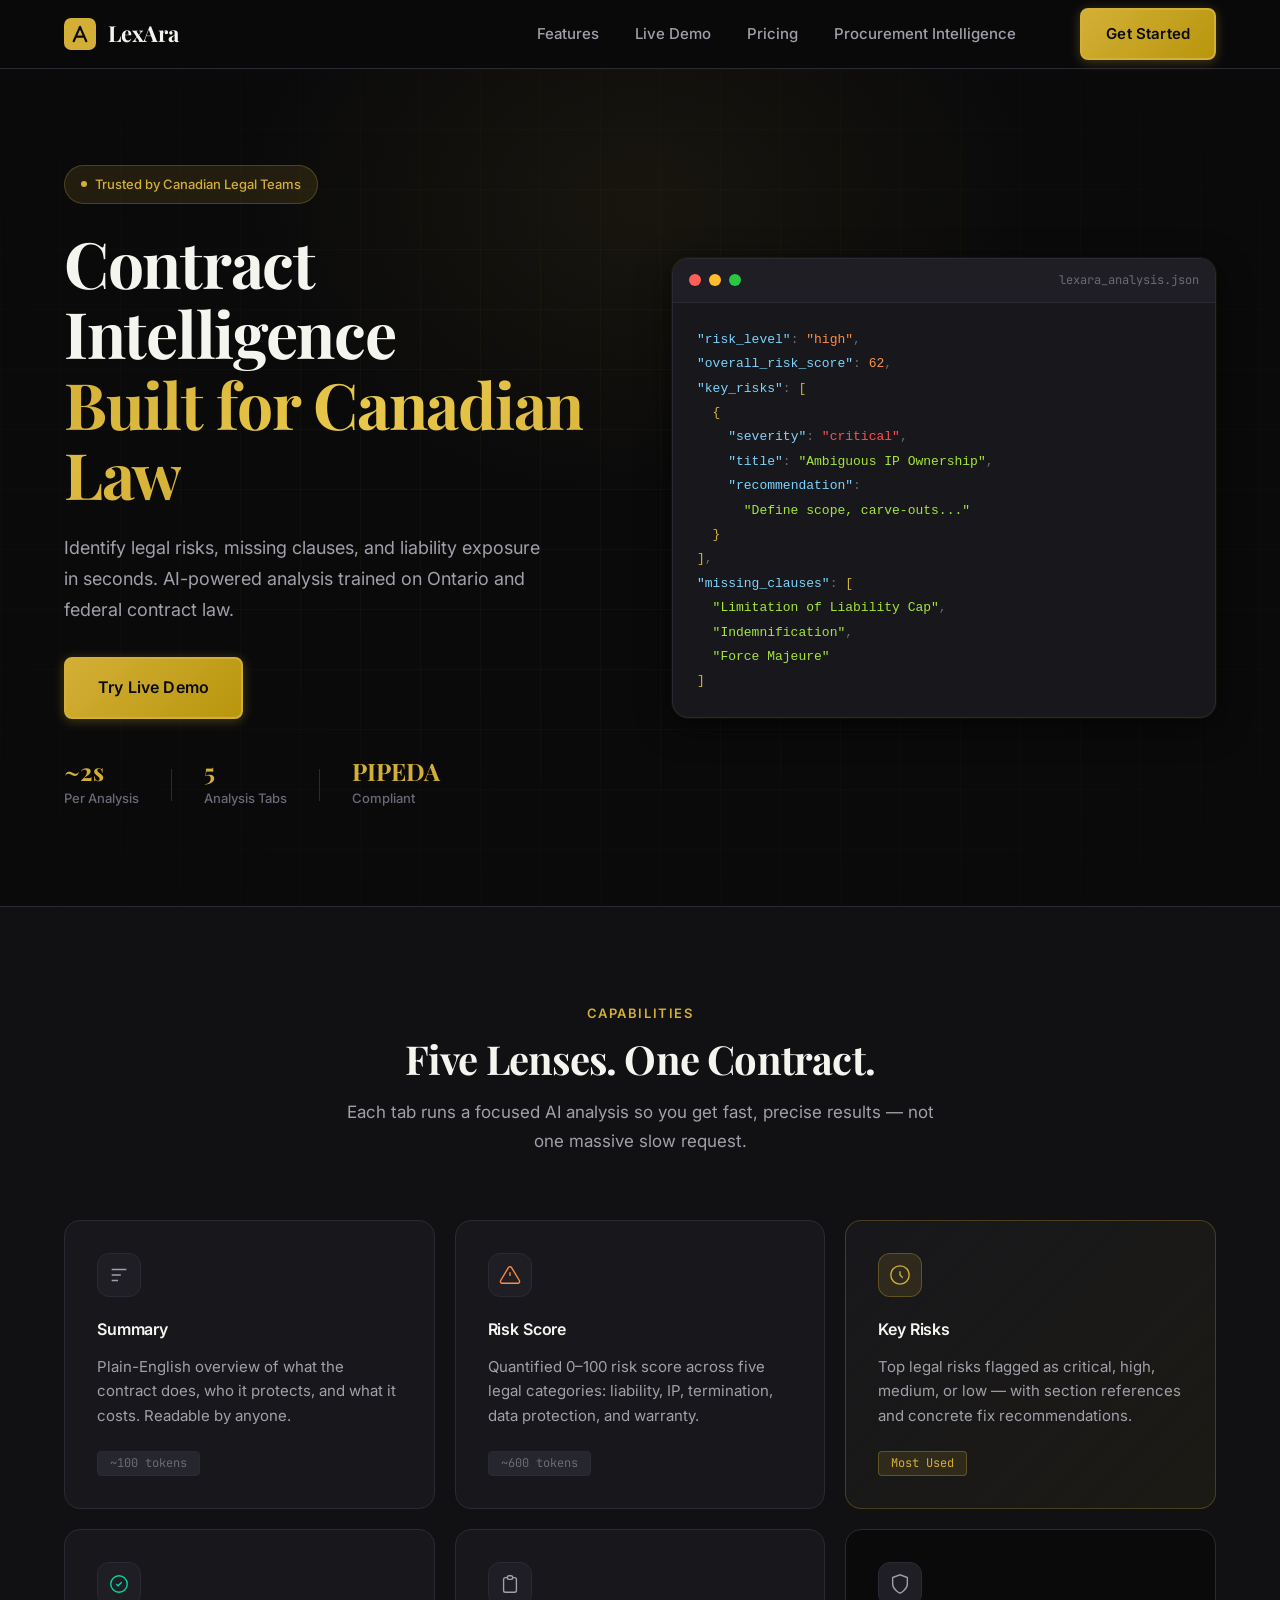
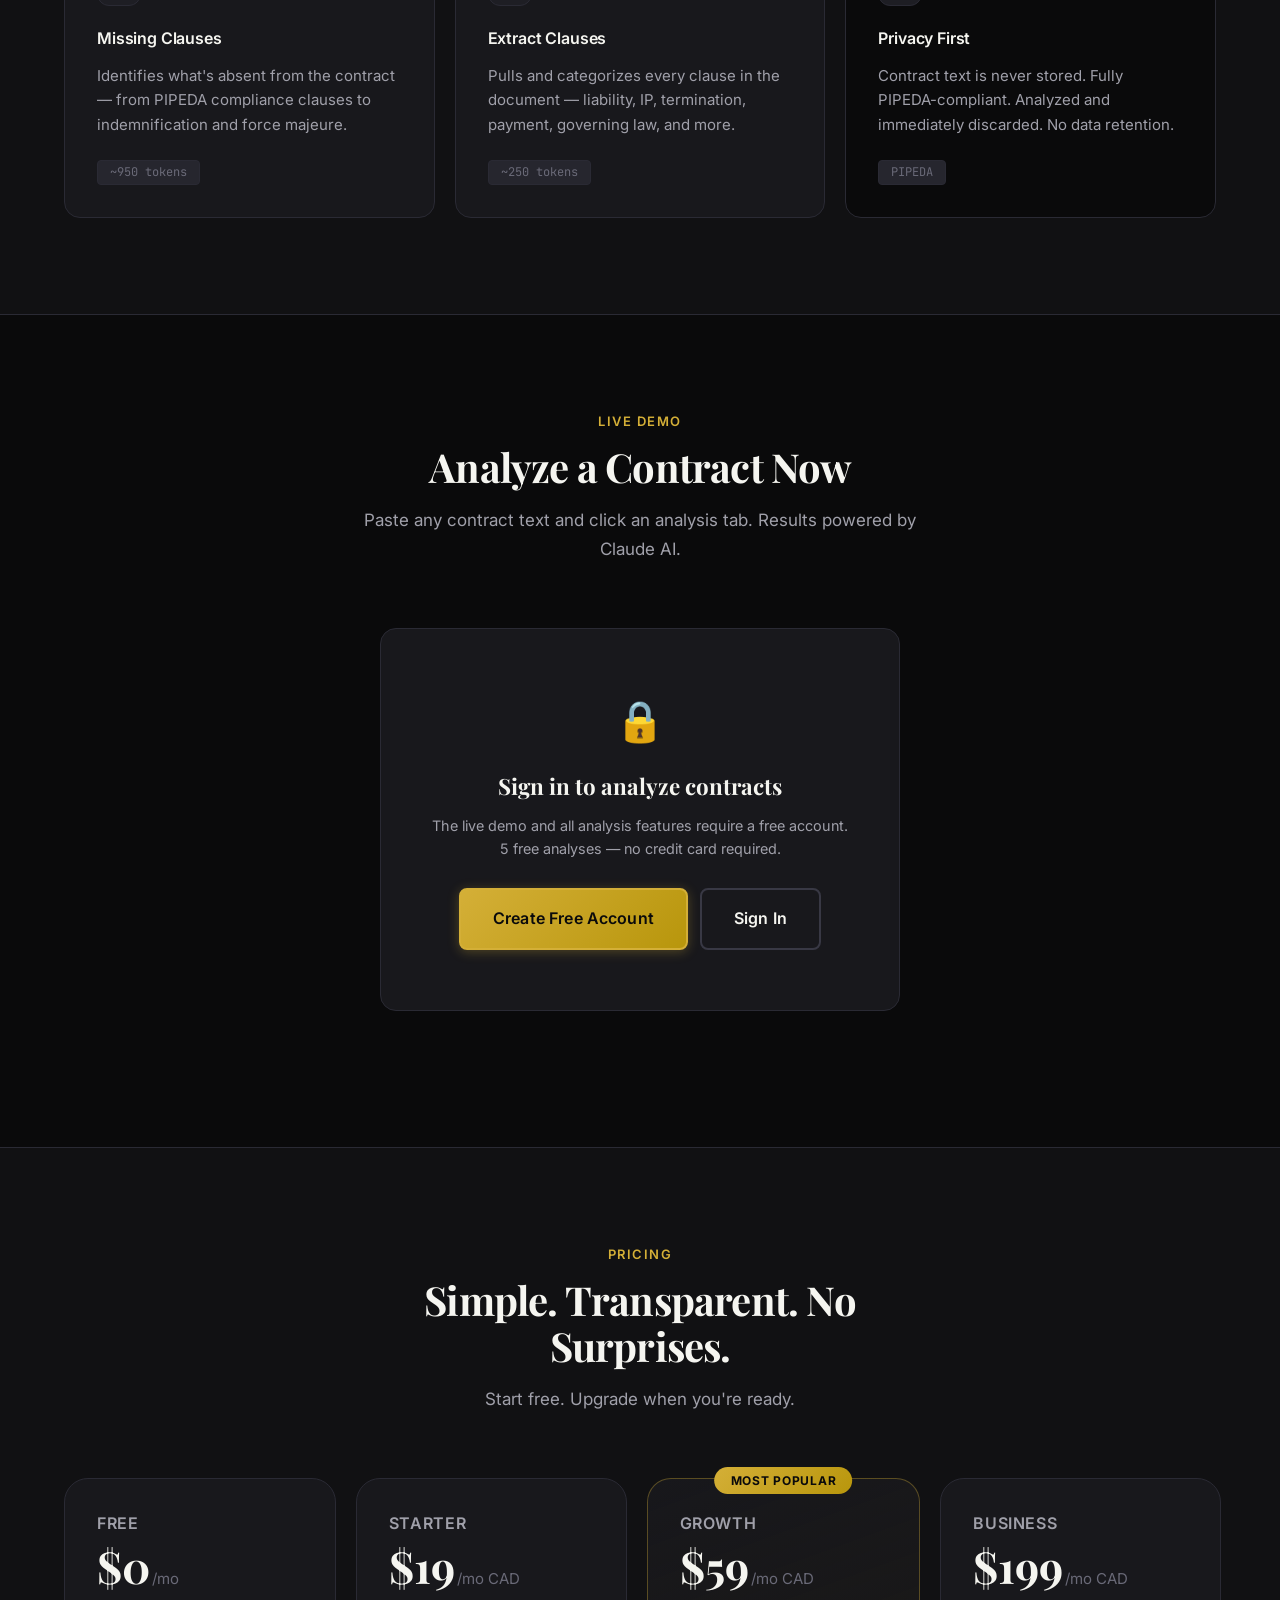
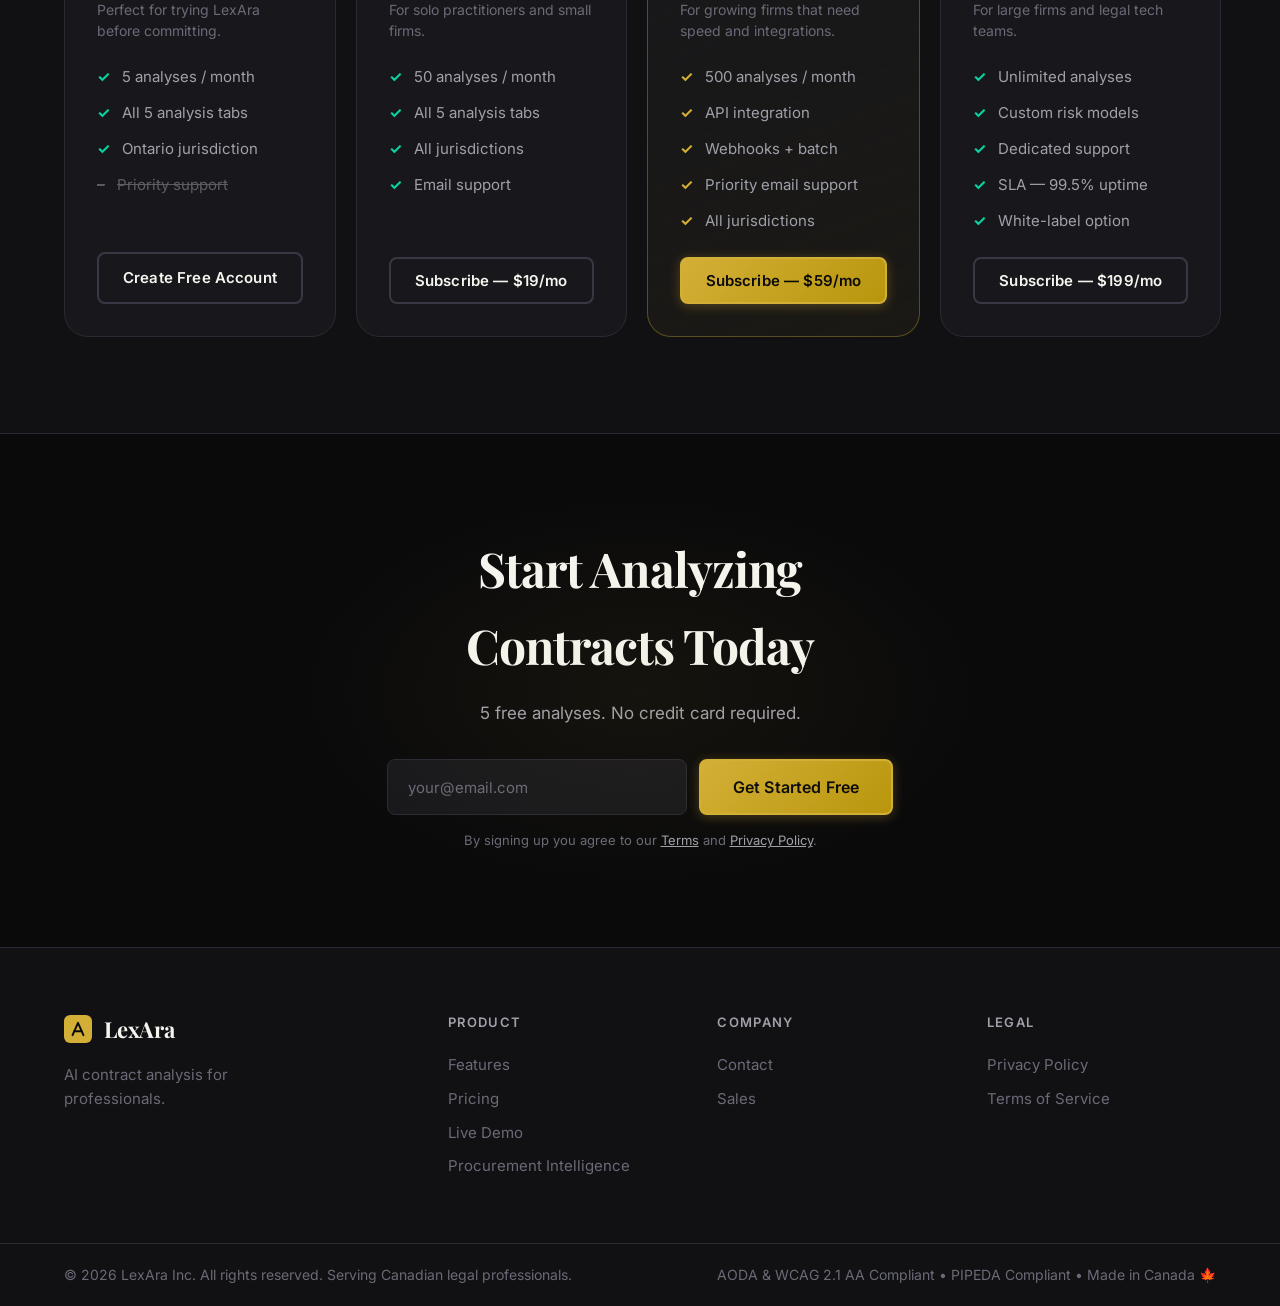
==== commit 61f3b470: "fix: frontend P0+P1 — auth keys, nginx, CSS, accessibility + governance docs Frontend fixes (FE-001–" ====
--- a/website/index.html
+++ b/website/index.html
@@ -7,9 +7,6 @@
   <meta name="theme-color" content="#0A0A0B" />
   <title>LexAra — AI Contract Analysis for Canadian Legal Professionals</title>
 
-  <!-- AODA/WCAG: Skip to main content -->
-  <a href="#main-content" class="skip-link">Skip to main content</a>
-
   <!-- Fonts: Inter (body) + Playfair Display (display) -->
   <link rel="preconnect" href="https://fonts.googleapis.com" />
   <link rel="preconnect" href="https://fonts.gstatic.com" crossorigin />
@@ -17,6 +14,8 @@
   <link rel="stylesheet" href="styles.css" />
 </head>
 <body>
+  <!-- AODA/WCAG: Skip to main content — must be first element in body -->
+  <a href="#main-content" class="skip-link">Skip to main content</a>
 
   <!-- ── Navigation ────────────────────────────────────────────── -->
   <header class="nav" role="banner">
@@ -484,8 +483,7 @@
       <div class="footer-col">
         <h3 class="footer-heading">Company</h3>
         <ul role="list">
-          <li><a href="/about">About</a></li>
-          <li><a href="/blog">Blog</a></li>
+          <!-- /about and /blog pages not yet available -->
           <li><a href="mailto:hello@lexara.tech">Contact</a></li>
           <li><a href="mailto:sales@lexara.tech">Sales</a></li>
         </ul>
@@ -495,8 +493,7 @@
         <ul role="list">
           <li><a href="/privacy.html">Privacy Policy</a></li>
           <li><a href="/terms.html">Terms of Service</a></li>
-          <li><a href="/security">Security</a></li>
-          <li><a href="/accessibility">Accessibility</a></li>
+          <!-- /security and /accessibility pages not yet available -->
         </ul>
       </div>
     </div>
--- a/website/styles.css
+++ b/website/styles.css
@@ -1224,6 +1224,34 @@
 .footer-bottom p { font-size: 0.875rem; color: var(--text-muted); }
 .footer-compliance { font-size: 0.8125rem; }
 
+/* ── Procurement page nav logo (nav-logo / logo-mark / logo-text / logo-accent) ── */
+/* Used by procurement.html, procurement-ai.html, procurement-intelligence.html     */
+/* Mirrors the .brand / .brand-name pattern from index.html                         */
+.nav-logo {
+  display: flex;
+  align-items: center;
+  gap: var(--space-3);
+  flex-shrink: 0;
+  text-decoration: none;
+}
+
+.logo-mark {
+  font-size: 1.375rem;
+  line-height: 1;
+}
+
+.logo-text {
+  font-family: var(--font-display);
+  font-size: 1.375rem;
+  font-weight: 700;
+  color: var(--text-primary);
+  letter-spacing: -0.01em;
+}
+
+.logo-accent {
+  color: var(--gold);
+}
+
 /* ── Utilities ─────────────────────────────────────────────── */
 @media (prefers-reduced-motion: reduce) {
   *, *::before, *::after {
